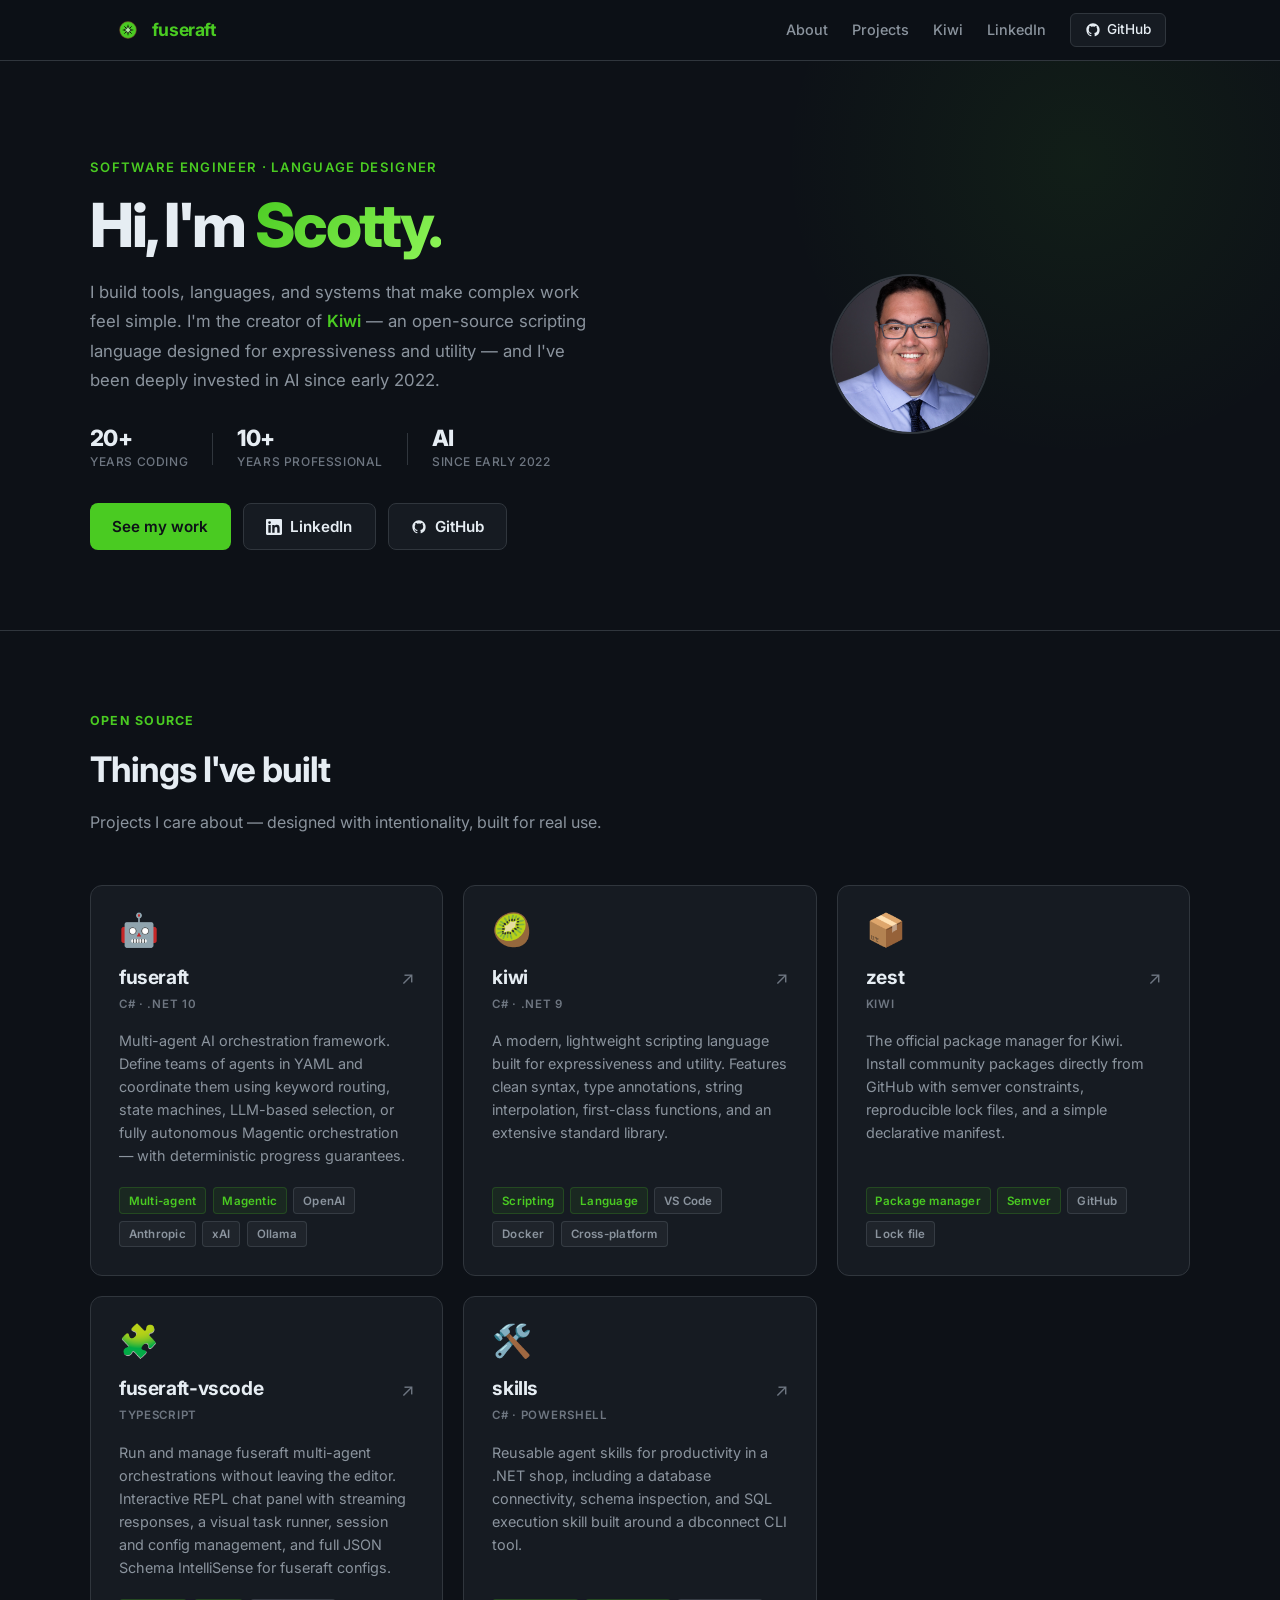
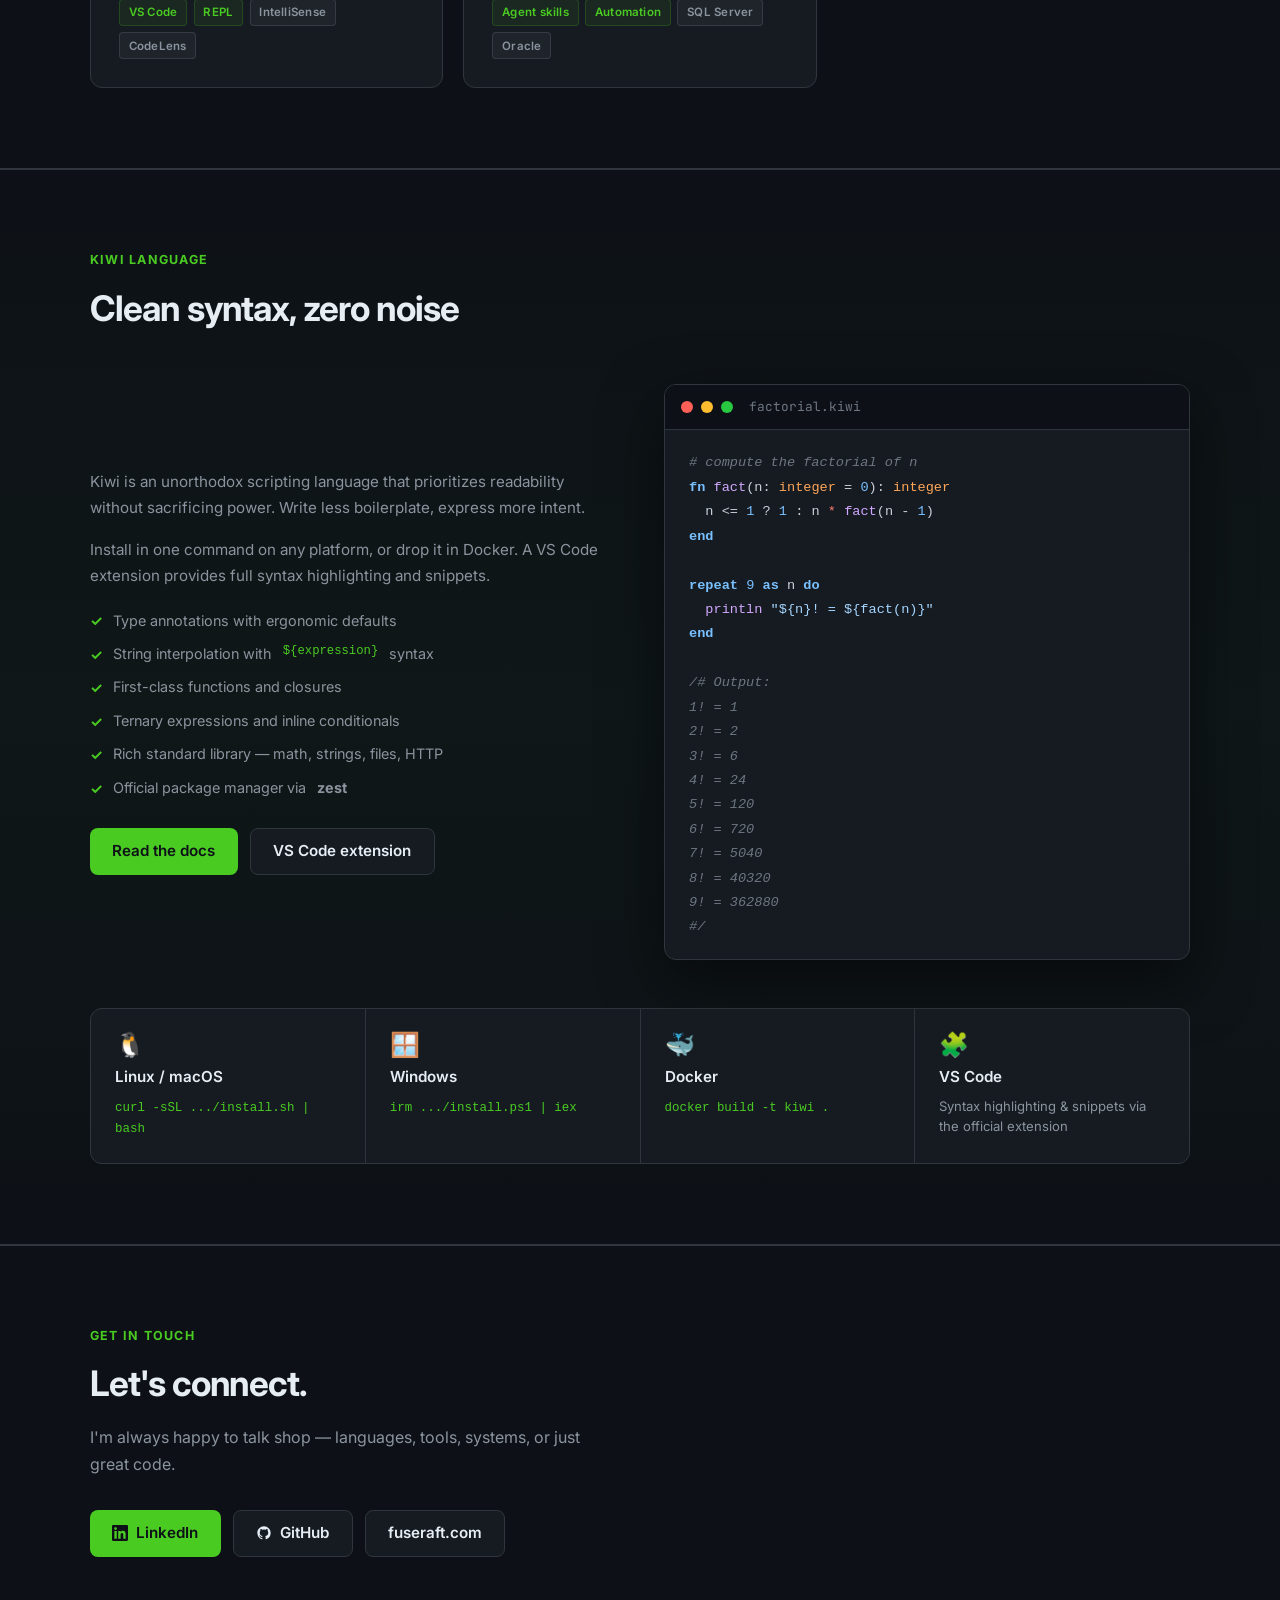
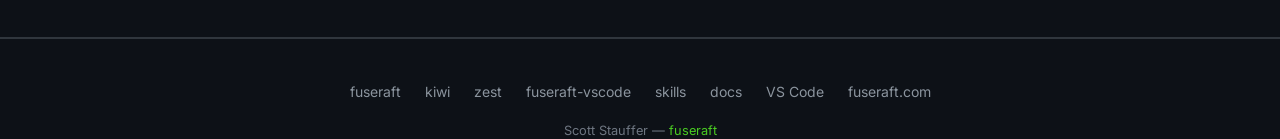
==== index.html @ e21ff55b "Add fuseraft-vscode and skills project cards - Both have shipped since the last site update; add car" ====
<!DOCTYPE html>
<html lang="en">

<!--

 .o88o.                                                    .o88o.     .
 888 `"                                                    888 `"   .o8
o888oo  oooo  oooo   .oooo.o  .ooooo.  oooo d8b  .oooo.   o888oo .o888oo
 888    `888  `888  d88(  "8 d88' `88b `888""8P `P  )88b   888     888
 888     888   888  `"Y88b.  888ooo888  888      .oP"888   888     888
 888     888   888  o.  )88b 888    .o  888     d8(  888   888     888 .
o888o    `V88V"V8P' 8""888P' `Y8bod8P' d888b    `Y888""8o o888o    "888"

-->

<head>
  <meta charset="UTF-8">
  <meta name="viewport" content="width=device-width, initial-scale=1.0">
  <meta name="description" content="Scott Stauffer — software engineer and language designer. Creator of Kiwi, Zest, and the fuseraft multi-agent AI framework.">
  <title>Scott Stauffer — fuseraft</title>
  <link rel="stylesheet" href="assets/css/style.css?v=20250421">
  <link rel="icon" href="favicon.svg" type="image/svg+xml">
</head>

<body>

  <!-- ─── Nav ─── -->
  <nav>
    <div class="nav-inner">
      <a class="nav-logo" href="/">
        <img src="favicon.svg" alt="fuseraft logo">
        <span>fuseraft</span>
      </a>
      <ul class="nav-links">
        <li><a href="#about">About</a></li>
        <li><a href="#projects">Projects</a></li>
        <li><a href="#kiwi">Kiwi</a></li>
        <li><a href="https://linkedin.com/in/scottcstauffer" target="_blank">LinkedIn</a></li>
        <li>
          <a class="nav-gh-btn" href="https://github.com/fuseraft" target="_blank">
            <svg width="16" height="16" viewBox="0 0 24 24" fill="currentColor" aria-hidden="true">
              <path d="M12 2C6.477 2 2 6.484 2 12.017c0 4.425 2.865 8.18 6.839 9.504.5.092.682-.217.682-.483 0-.237-.008-.868-.013-1.703-2.782.605-3.369-1.343-3.369-1.343-.454-1.158-1.11-1.466-1.11-1.466-.908-.62.069-.608.069-.608 1.003.07 1.531 1.032 1.531 1.032.892 1.53 2.341 1.088 2.91.832.092-.647.35-1.088.636-1.338-2.22-.253-4.555-1.113-4.555-4.951 0-1.093.39-1.988 1.029-2.688-.103-.253-.446-1.272.098-2.65 0 0 .84-.27 2.75 1.026A9.564 9.564 0 0 1 12 6.844a9.59 9.59 0 0 1 2.504.337c1.909-1.296 2.747-1.027 2.747-1.027.546 1.379.202 2.398.1 2.651.64.7 1.028 1.595 1.028 2.688 0 3.848-2.339 4.695-4.566 4.943.359.309.678.92.678 1.855 0 1.338-.012 2.419-.012 2.747 0 .268.18.58.688.482A10.02 10.02 0 0 0 22 12.017C22 6.484 17.522 2 12 2z"/>
            </svg>
            GitHub
          </a>
        </li>
      </ul>
    </div>
  </nav>

  <!-- ─── Hero / About ─── -->
  <header class="hero" id="about">
    <div class="container">
      <div class="hero-layout">
        <div class="hero-content">
          <div class="hero-eyebrow">software engineer &middot; language designer</div>
          <h1>Hi, I'm <span class="accent-text">Scotty.</span></h1>
          <p>
            I build tools, languages, and systems that make complex work feel simple.
            I'm the creator of <a class="inline-link" href="#kiwi">Kiwi</a> — an open-source
            scripting language designed for expressiveness and utility — and I've been
            deeply invested in AI since early&nbsp;2022.
          </p>
          <div class="hero-stats">
            <div class="stat">
              <span class="stat-value">20+</span>
              <span class="stat-label">years coding</span>
            </div>
            <div class="stat-divider"></div>
            <div class="stat">
              <span class="stat-value">10+</span>
              <span class="stat-label">years professional</span>
            </div>
            <div class="stat-divider"></div>
            <div class="stat">
              <span class="stat-value">AI</span>
              <span class="stat-label">since early 2022</span>
            </div>
          </div>
          <div class="hero-ctas">
            <a class="btn btn-primary" href="#projects">See my work</a>
            <a class="btn btn-secondary" href="https://linkedin.com/in/scottcstauffer" target="_blank">
              <svg width="16" height="16" viewBox="0 0 24 24" fill="currentColor">
                <path d="M20.447 20.452h-3.554v-5.569c0-1.328-.027-3.037-1.852-3.037-1.853 0-2.136 1.445-2.136 2.939v5.667H9.351V9h3.414v1.561h.046c.477-.9 1.637-1.85 3.37-1.85 3.601 0 4.267 2.37 4.267 5.455v6.286zM5.337 7.433a2.062 2.062 0 0 1-2.063-2.065 2.064 2.064 0 1 1 2.063 2.065zm1.782 13.019H3.555V9h3.564v11.452zM22.225 0H1.771C.792 0 0 .774 0 1.729v20.542C0 23.227.792 24 1.771 24h20.451C23.2 24 24 23.227 24 22.271V1.729C24 .774 23.2 0 22.222 0h.003z"/>
              </svg>
              LinkedIn
            </a>
            <a class="btn btn-secondary" href="https://github.com/fuseraft" target="_blank">
              <svg width="16" height="16" viewBox="0 0 24 24" fill="currentColor">
                <path d="M12 2C6.477 2 2 6.484 2 12.017c0 4.425 2.865 8.18 6.839 9.504.5.092.682-.217.682-.483 0-.237-.008-.868-.013-1.703-2.782.605-3.369-1.343-3.369-1.343-.454-1.158-1.11-1.466-1.11-1.466-.908-.62.069-.608.069-.608 1.003.07 1.531 1.032 1.531 1.032.892 1.53 2.341 1.088 2.91.832.092-.647.35-1.088.636-1.338-2.22-.253-4.555-1.113-4.555-4.951 0-1.093.39-1.988 1.029-2.688-.103-.253-.446-1.272.098-2.65 0 0 .84-.27 2.75 1.026A9.564 9.564 0 0 1 12 6.844a9.59 9.59 0 0 1 2.504.337c1.909-1.296 2.747-1.027 2.747-1.027.546 1.379.202 2.398.1 2.651.64.7 1.028 1.595 1.028 2.688 0 3.848-2.339 4.695-4.566 4.943.359.309.678.92.678 1.855 0 1.338-.012 2.419-.012 2.747 0 .268.18.58.688.482A10.02 10.02 0 0 0 22 12.017C22 6.484 17.522 2 12 2z"/>
              </svg>
              GitHub
            </a>
          </div>
        </div>
        <div class="hero-avatar">
          <div class="avatar-ring">
            <img src="assets/images/scs.png" alt="Scott Stauffer" class="avatar-img">
          </div>
        </div>
      </div>
    </div>
  </header>

  <hr class="divider">

  <!-- ─── Projects ─── -->
  <section id="projects">
    <div class="container">
      <div class="section-label">Open Source</div>
      <h2 class="section-title">Things I've built</h2>
      <p class="section-subtitle">Projects I care about — designed with intentionality, built for real use.</p>

      <div class="projects-grid">

        <!-- fuseraft-cli -->
        <a class="project-card" href="https://github.com/fuseraft/fuseraft-cli" target="_blank">
          <div class="card-icon">🤖</div>
          <div class="card-header">
            <div>
              <div class="card-title">fuseraft</div>
              <div class="card-lang">C# · .NET 10</div>
            </div>
            <div class="card-arrow">↗</div>
          </div>
          <p class="card-desc">
            Multi-agent AI orchestration framework. Define teams of agents in YAML and coordinate them using keyword routing, state machines, LLM-based selection, or fully autonomous Magentic orchestration — with deterministic progress guarantees.
          </p>
          <div class="card-tags">
            <span class="tag">Multi-agent</span>
            <span class="tag">Magentic</span>
            <span class="tag tag-neutral">OpenAI</span>
            <span class="tag tag-neutral">Anthropic</span>
            <span class="tag tag-neutral">xAI</span>
            <span class="tag tag-neutral">Ollama</span>
          </div>
        </a>

        <!-- kiwi -->
        <a class="project-card" href="https://github.com/fuseraft/kiwi" target="_blank">
          <div class="card-icon">🥝</div>
          <div class="card-header">
            <div>
              <div class="card-title">kiwi</div>
              <div class="card-lang">C# · .NET 9</div>
            </div>
            <div class="card-arrow">↗</div>
          </div>
          <p class="card-desc">
            A modern, lightweight scripting language built for expressiveness and utility. Features clean syntax, type annotations, string interpolation, first-class functions, and an extensive standard library.
          </p>
          <div class="card-tags">
            <span class="tag">Scripting</span>
            <span class="tag">Language</span>
            <span class="tag tag-neutral">VS Code</span>
            <span class="tag tag-neutral">Docker</span>
            <span class="tag tag-neutral">Cross-platform</span>
          </div>
        </a>

        <!-- zest -->
        <a class="project-card" href="https://github.com/fuseraft/zest" target="_blank">
          <div class="card-icon">📦</div>
          <div class="card-header">
            <div>
              <div class="card-title">zest</div>
              <div class="card-lang">Kiwi</div>
            </div>
            <div class="card-arrow">↗</div>
          </div>
          <p class="card-desc">
            The official package manager for Kiwi. Install community packages directly from GitHub with semver constraints, reproducible lock files, and a simple declarative manifest.
          </p>
          <div class="card-tags">
            <span class="tag">Package manager</span>
            <span class="tag">Semver</span>
            <span class="tag tag-neutral">GitHub</span>
            <span class="tag tag-neutral">Lock file</span>
          </div>
        </a>

        <!-- fuseraft-vscode -->
        <a class="project-card" href="https://github.com/fuseraft/fuseraft-vscode" target="_blank">
          <div class="card-icon">🧩</div>
          <div class="card-header">
            <div>
              <div class="card-title">fuseraft-vscode</div>
              <div class="card-lang">TypeScript</div>
            </div>
            <div class="card-arrow">↗</div>
          </div>
          <p class="card-desc">
            Run and manage fuseraft multi-agent orchestrations without leaving the editor. Interactive REPL chat panel with streaming responses, a visual task runner, session and config management, and full JSON Schema IntelliSense for fuseraft configs.
          </p>
          <div class="card-tags">
            <span class="tag">VS Code</span>
            <span class="tag">REPL</span>
            <span class="tag tag-neutral">IntelliSense</span>
            <span class="tag tag-neutral">CodeLens</span>
          </div>
        </a>

        <!-- skills -->
        <a class="project-card" href="https://github.com/fuseraft/skills" target="_blank">
          <div class="card-icon">🛠️</div>
          <div class="card-header">
            <div>
              <div class="card-title">skills</div>
              <div class="card-lang">C# · PowerShell</div>
            </div>
            <div class="card-arrow">↗</div>
          </div>
          <p class="card-desc">
            Reusable agent skills for productivity in a .NET shop, including a database connectivity, schema inspection, and SQL execution skill built around a dbconnect CLI tool.
          </p>
          <div class="card-tags">
            <span class="tag">Agent skills</span>
            <span class="tag">Automation</span>
            <span class="tag tag-neutral">SQL Server</span>
            <span class="tag tag-neutral">Oracle</span>
          </div>
        </a>

      </div>
    </div>
  </section>

  <hr class="divider">

  <!-- ─── Kiwi demo ─── -->
  <section id="kiwi" class="demo-section">
    <div class="container">
      <div class="section-label">Kiwi language</div>
      <h2 class="section-title">Clean syntax, zero noise</h2>

      <div class="demo-layout">
        <div class="demo-text">
          <p>Kiwi is an unorthodox scripting language that prioritizes readability without sacrificing power. Write less boilerplate, express more intent.</p>
          <p>Install in one command on any platform, or drop it in Docker. A VS Code extension provides full syntax highlighting and snippets.</p>
          <ul class="feature-list">
            <li>Type annotations with ergonomic defaults</li>
            <li>String interpolation with <code style="color: var(--accent); font-size: 0.85em;">${expression}</code> syntax</li>
            <li>First-class functions and closures</li>
            <li>Ternary expressions and inline conditionals</li>
            <li>Rich standard library — math, strings, files, HTTP</li>
            <li>Official package manager via <strong>zest</strong></li>
          </ul>

          <div style="display: flex; gap: 0.75rem; flex-wrap: wrap; margin-top: 1.75rem;">
            <a class="btn btn-primary" href="https://fuseraft.github.io/kiwi" target="_blank">Read the docs</a>
            <a class="btn btn-secondary" href="https://marketplace.visualstudio.com/items?itemName=fuseraft.kiwi-lang" target="_blank">VS Code extension</a>
          </div>
        </div>

        <div class="code-window">
          <div class="code-titlebar">
            <div class="dot dot-red"></div>
            <div class="dot dot-yellow"></div>
            <div class="dot dot-green"></div>
            <span class="code-filename">factorial.kiwi</span>
          </div>
          <pre><code><span class="cm"># compute the factorial of n</span>
<span class="kw">fn</span> <span class="fn">fact</span>(<span class="va">n</span>: <span class="ty">integer</span> = <span class="nu">0</span>): <span class="ty">integer</span>
  <span class="va">n</span> &lt;= <span class="nu">1</span> ? <span class="nu">1</span> : <span class="va">n</span> <span class="op">*</span> <span class="fn">fact</span>(<span class="va">n</span> - <span class="nu">1</span>)
<span class="kw">end</span>

<span class="kw">repeat</span> <span class="nu">9</span> <span class="kw">as</span> <span class="va">n</span> <span class="kw">do</span>
  <span class="fn">println</span> <span class="st">"${n}! = ${fact(n)}"</span>
<span class="kw">end</span>

<span class="cm">/# Output:
1! = 1
2! = 2
3! = 6
4! = 24
5! = 120
6! = 720
7! = 5040
8! = 40320
9! = 362880
#/</span></code></pre>
        </div>
      </div>

      <!-- Install strip -->
      <div class="features-strip">
        <div class="feature-item">
          <div class="feature-icon">🐧</div>
          <div class="feature-title">Linux / macOS</div>
          <div class="feature-desc"><code style="font-size:0.78rem;color:var(--accent)">curl -sSL .../install.sh | bash</code></div>
        </div>
        <div class="feature-item">
          <div class="feature-icon">🪟</div>
          <div class="feature-title">Windows</div>
          <div class="feature-desc"><code style="font-size:0.78rem;color:var(--accent)">irm .../install.ps1 | iex</code></div>
        </div>
        <div class="feature-item">
          <div class="feature-icon">🐳</div>
          <div class="feature-title">Docker</div>
          <div class="feature-desc"><code style="font-size:0.78rem;color:var(--accent)">docker build -t kiwi .</code></div>
        </div>
        <div class="feature-item">
          <div class="feature-icon">🧩</div>
          <div class="feature-title">VS Code</div>
          <div class="feature-desc">Syntax highlighting &amp; snippets via the official extension</div>
        </div>
      </div>
    </div>
  </section>

  <hr class="divider">

  <!-- ─── Connect ─── -->
  <section id="connect">
    <div class="container">
      <div class="connect-banner">
        <div class="section-label">Get in touch</div>
        <h2 class="section-title">Let's connect.</h2>
        <p class="section-subtitle">I'm always happy to talk shop — languages, tools, systems, or just great code.</p>
        <div class="hero-ctas" style="margin-top: 2rem;">
          <a class="btn btn-primary" href="https://linkedin.com/in/scottcstauffer" target="_blank">
            <svg width="16" height="16" viewBox="0 0 24 24" fill="currentColor">
              <path d="M20.447 20.452h-3.554v-5.569c0-1.328-.027-3.037-1.852-3.037-1.853 0-2.136 1.445-2.136 2.939v5.667H9.351V9h3.414v1.561h.046c.477-.9 1.637-1.85 3.37-1.85 3.601 0 4.267 2.37 4.267 5.455v6.286zM5.337 7.433a2.062 2.062 0 0 1-2.063-2.065 2.064 2.064 0 1 1 2.063 2.065zm1.782 13.019H3.555V9h3.564v11.452zM22.225 0H1.771C.792 0 0 .774 0 1.729v20.542C0 23.227.792 24 1.771 24h20.451C23.2 24 24 23.227 24 22.271V1.729C24 .774 23.2 0 22.222 0h.003z"/>
            </svg>
            LinkedIn
          </a>
          <a class="btn btn-secondary" href="https://github.com/fuseraft" target="_blank">
            <svg width="16" height="16" viewBox="0 0 24 24" fill="currentColor">
              <path d="M12 2C6.477 2 2 6.484 2 12.017c0 4.425 2.865 8.18 6.839 9.504.5.092.682-.217.682-.483 0-.237-.008-.868-.013-1.703-2.782.605-3.369-1.343-3.369-1.343-.454-1.158-1.11-1.466-1.11-1.466-.908-.62.069-.608.069-.608 1.003.07 1.531 1.032 1.531 1.032.892 1.53 2.341 1.088 2.91.832.092-.647.35-1.088.636-1.338-2.22-.253-4.555-1.113-4.555-4.951 0-1.093.39-1.988 1.029-2.688-.103-.253-.446-1.272.098-2.65 0 0 .84-.27 2.75 1.026A9.564 9.564 0 0 1 12 6.844a9.59 9.59 0 0 1 2.504.337c1.909-1.296 2.747-1.027 2.747-1.027.546 1.379.202 2.398.1 2.651.64.7 1.028 1.595 1.028 2.688 0 3.848-2.339 4.695-4.566 4.943.359.309.678.92.678 1.855 0 1.338-.012 2.419-.012 2.747 0 .268.18.58.688.482A10.02 10.02 0 0 0 22 12.017C22 6.484 17.522 2 12 2z"/>
            </svg>
            GitHub
          </a>
          <a class="btn btn-secondary" href="https://fuseraft.com/" target="_blank">fuseraft.com</a>
        </div>
      </div>
    </div>
  </section>

  <hr class="divider">

  <!-- ─── Footer ─── -->
  <footer>
    <div class="footer-inner">
      <ul class="footer-links">
        <li><a href="https://github.com/fuseraft/fuseraft-cli" target="_blank">fuseraft</a></li>
        <li><a href="https://github.com/fuseraft/kiwi" target="_blank">kiwi</a></li>
        <li><a href="https://github.com/fuseraft/zest" target="_blank">zest</a></li>
        <li><a href="https://github.com/fuseraft/fuseraft-vscode" target="_blank">fuseraft-vscode</a></li>
        <li><a href="https://github.com/fuseraft/skills" target="_blank">skills</a></li>
        <li><a href="https://fuseraft.github.io/kiwi" target="_blank">docs</a></li>
        <li><a href="https://marketplace.visualstudio.com/items?itemName=fuseraft.kiwi-lang" target="_blank">VS Code</a></li>
        <li><a href="https://fuseraft.com/" target="_blank">fuseraft.com</a></li>
      </ul>
      <p class="footer-copy">
        Scott Stauffer &mdash; <a href="https://fuseraft.com/" target="_blank">fuseraft</a>
      </p>
    </div>
  </footer>

</body>
</html>
---- assets/css/style.css ----
@import url('https://fonts.googleapis.com/css2?family=Inter:wght@300;400;500;600;700;800&family=JetBrains+Mono:wght@400;500&display=swap');

*, *::before, *::after {
  box-sizing: border-box;
  margin: 0;
  padding: 0;
}

:root {
  --accent: #4ACB22;
  --accent-dim: #3aab18;
  --accent-glow: rgba(74, 203, 34, 0.15);
  --bg: #0d1117;
  --bg-card: #161b22;
  --bg-card-hover: #1c2333;
  --border: #30363d;
  --text: #e6edf3;
  --text-muted: #8b949e;
  --text-dim: #6e7681;
  --code-bg: #161b22;
}

html {
  scroll-behavior: smooth;
}

body {
  font-family: 'Inter', -apple-system, BlinkMacSystemFont, sans-serif;
  background-color: var(--bg);
  color: var(--text);
  line-height: 1.6;
  font-size: 16px;
}

/* ─── Nav ─── */
nav {
  position: sticky;
  top: 0;
  z-index: 100;
  background: rgba(13, 17, 23, 0.85);
  backdrop-filter: blur(12px);
  -webkit-backdrop-filter: blur(12px);
  border-bottom: 1px solid var(--border);
}

.nav-inner {
  max-width: 1100px;
  margin: 0 auto;
  padding: 0 1.5rem;
  height: 60px;
  display: flex;
  align-items: center;
  justify-content: space-between;
}

.nav-logo {
  display: flex;
  align-items: center;
  gap: 0.6rem;
  text-decoration: none;
  font-weight: 700;
  font-size: 1.1rem;
  color: var(--text);
  letter-spacing: -0.02em;
}

.nav-logo img {
  width: 28px;
  height: 28px;
}

.nav-logo span {
  color: var(--accent);
}

.nav-links {
  display: flex;
  align-items: center;
  gap: 1.5rem;
  list-style: none;
}

.nav-links a {
  text-decoration: none;
  color: var(--text-muted);
  font-size: 0.9rem;
  font-weight: 500;
  transition: color 0.2s;
}

.nav-links a:hover {
  color: var(--accent);
}

.nav-gh-btn {
  display: flex;
  align-items: center;
  gap: 0.4rem;
  background: var(--bg-card);
  border: 1px solid var(--border);
  color: var(--text) !important;
  padding: 0.35rem 0.85rem;
  border-radius: 6px;
  font-size: 0.85rem !important;
  transition: border-color 0.2s, background 0.2s !important;
}

.nav-gh-btn:hover {
  border-color: var(--accent) !important;
  background: var(--bg-card-hover) !important;
  color: var(--text) !important;
}

/* ─── Hero ─── */
.hero {
  padding: 6rem 1.5rem 5rem;
  position: relative;
  overflow: hidden;
}

.hero::before {
  content: '';
  position: absolute;
  top: -200px;
  right: -100px;
  width: 600px;
  height: 600px;
  background: radial-gradient(circle, rgba(74, 203, 34, 0.07) 0%, transparent 70%);
  pointer-events: none;
}

.hero-layout {
  display: grid;
  grid-template-columns: 1fr auto;
  gap: 4rem;
  align-items: center;
  max-width: 900px;
}

.hero-eyebrow {
  font-size: 0.82rem;
  font-weight: 600;
  text-transform: uppercase;
  letter-spacing: 0.1em;
  color: var(--accent);
  margin-bottom: 1rem;
}

.hero-content h1 {
  font-size: clamp(2.4rem, 5vw, 3.8rem);
  font-weight: 800;
  letter-spacing: -0.04em;
  line-height: 1.05;
  margin-bottom: 1.25rem;
  color: var(--text);
}

.accent-text {
  background: linear-gradient(135deg, var(--accent) 0%, #8ef558 100%);
  -webkit-background-clip: text;
  -webkit-text-fill-color: transparent;
  background-clip: text;
}

.hero-content p {
  font-size: 1.05rem;
  color: var(--text-muted);
  max-width: 500px;
  font-weight: 400;
  line-height: 1.75;
  margin-bottom: 2rem;
}

.inline-link {
  color: var(--accent);
  text-decoration: none;
  font-weight: 600;
}

.inline-link:hover {
  text-decoration: underline;
}

.hero-stats {
  display: flex;
  align-items: center;
  gap: 1.5rem;
  margin-bottom: 2rem;
  flex-wrap: wrap;
}

.stat {
  display: flex;
  flex-direction: column;
  gap: 0.15rem;
}

.stat-value {
  font-size: 1.4rem;
  font-weight: 800;
  letter-spacing: -0.03em;
  color: var(--text);
  line-height: 1;
}

.stat-label {
  font-size: 0.75rem;
  color: var(--text-dim);
  font-weight: 500;
  text-transform: uppercase;
  letter-spacing: 0.05em;
}

.stat-divider {
  width: 1px;
  height: 2rem;
  background: var(--border);
}

.hero-avatar {
  display: flex;
  align-items: center;
  justify-content: center;
}

.avatar-ring {
  width: 160px;
  height: 160px;
  border-radius: 50%;
  border: 2px solid var(--border);
  background: var(--bg-card);
  display: flex;
  align-items: center;
  justify-content: center;
  position: relative;
  overflow: hidden;
  transition: border-color 0.3s, box-shadow 0.3s;
}

.avatar-ring:hover {
  border-color: var(--accent);
  box-shadow: 0 0 40px rgba(74, 203, 34, 0.2);
}

.avatar-img {
  width: 100%;
  height: 100%;
  object-fit: cover;
  border-radius: 50%;
}

.hero-ctas {
  display: flex;
  gap: 0.75rem;
  flex-wrap: wrap;
}

@media (max-width: 640px) {
  .hero-layout {
    grid-template-columns: 1fr;
  }
  .hero-avatar {
    display: none;
  }
}

.btn {
  display: inline-flex;
  align-items: center;
  gap: 0.5rem;
  padding: 0.65rem 1.4rem;
  border-radius: 8px;
  font-size: 0.95rem;
  font-weight: 600;
  text-decoration: none;
  transition: all 0.2s;
  cursor: pointer;
  border: none;
}

.btn-primary {
  background: var(--accent);
  color: #0d1117;
}

.btn-primary:hover {
  background: #5de82a;
  transform: translateY(-1px);
  box-shadow: 0 4px 20px rgba(74, 203, 34, 0.35);
}

.btn-secondary {
  background: var(--bg-card);
  color: var(--text);
  border: 1px solid var(--border);
}

.btn-secondary:hover {
  border-color: var(--accent);
  background: var(--bg-card-hover);
  transform: translateY(-1px);
}

/* ─── Section layout ─── */
section {
  padding: 5rem 1.5rem;
}

.container {
  max-width: 1100px;
  margin: 0 auto;
}

.section-label {
  font-size: 0.78rem;
  font-weight: 700;
  text-transform: uppercase;
  letter-spacing: 0.1em;
  color: var(--accent);
  margin-bottom: 0.6rem;
}

.section-title {
  font-size: clamp(1.6rem, 3vw, 2.2rem);
  font-weight: 700;
  letter-spacing: -0.03em;
  color: var(--text);
  margin-bottom: 0.75rem;
}

.section-subtitle {
  color: var(--text-muted);
  font-size: 1rem;
  max-width: 520px;
  line-height: 1.7;
}

/* ─── Project cards ─── */
.projects-grid {
  display: grid;
  grid-template-columns: repeat(auto-fit, minmax(300px, 1fr));
  gap: 1.25rem;
  margin-top: 3rem;
}

.project-card {
  background: var(--bg-card);
  border: 1px solid var(--border);
  border-radius: 12px;
  padding: 1.75rem;
  text-decoration: none;
  color: var(--text);
  display: flex;
  flex-direction: column;
  gap: 1rem;
  transition: border-color 0.2s, background 0.2s, transform 0.2s, box-shadow 0.2s;
  position: relative;
  overflow: hidden;
}

.project-card::before {
  content: '';
  position: absolute;
  top: 0;
  left: 0;
  right: 0;
  height: 2px;
  background: linear-gradient(90deg, var(--accent), transparent);
  opacity: 0;
  transition: opacity 0.3s;
}

.project-card:hover {
  border-color: rgba(74, 203, 34, 0.4);
  background: var(--bg-card-hover);
  transform: translateY(-3px);
  box-shadow: 0 12px 40px rgba(0, 0, 0, 0.4), 0 0 0 1px rgba(74, 203, 34, 0.15);
}

.project-card:hover::before {
  opacity: 1;
}

.card-icon {
  font-size: 2rem;
  line-height: 1;
}

.card-header {
  display: flex;
  align-items: flex-start;
  justify-content: space-between;
  gap: 1rem;
}

.card-title {
  font-size: 1.2rem;
  font-weight: 700;
  letter-spacing: -0.02em;
  color: var(--text);
  margin-bottom: 0.15rem;
}

.card-lang {
  font-size: 0.72rem;
  font-weight: 600;
  color: var(--text-dim);
  text-transform: uppercase;
  letter-spacing: 0.06em;
}

.card-arrow {
  color: var(--text-dim);
  font-size: 1.1rem;
  transition: color 0.2s, transform 0.2s;
  flex-shrink: 0;
  margin-top: 0.15rem;
}

.project-card:hover .card-arrow {
  color: var(--accent);
  transform: translate(2px, -2px);
}

.card-desc {
  color: var(--text-muted);
  font-size: 0.9rem;
  line-height: 1.6;
  flex: 1;
}

.card-tags {
  display: flex;
  flex-wrap: wrap;
  gap: 0.4rem;
  margin-top: 0.25rem;
}

.tag {
  background: rgba(74, 203, 34, 0.08);
  border: 1px solid rgba(74, 203, 34, 0.2);
  color: var(--accent);
  font-size: 0.72rem;
  font-weight: 600;
  padding: 0.2rem 0.55rem;
  border-radius: 4px;
  letter-spacing: 0.02em;
}

.tag-neutral {
  background: rgba(139, 148, 158, 0.08);
  border-color: rgba(139, 148, 158, 0.2);
  color: var(--text-muted);
}

/* ─── Code demo ─── */
.demo-section {
  background: linear-gradient(180deg, transparent, rgba(74, 203, 34, 0.03) 50%, transparent);
  border-top: 1px solid var(--border);
  border-bottom: 1px solid var(--border);
}

.demo-layout {
  display: grid;
  grid-template-columns: 1fr 1fr;
  gap: 3rem;
  align-items: center;
  margin-top: 3rem;
}

@media (max-width: 768px) {
  .demo-layout {
    grid-template-columns: 1fr;
    gap: 2rem;
  }
}

.demo-text p {
  color: var(--text-muted);
  line-height: 1.7;
  margin-bottom: 1rem;
  font-size: 0.95rem;
}

.demo-text .feature-list {
  list-style: none;
  display: flex;
  flex-direction: column;
  gap: 0.6rem;
  margin-top: 1.25rem;
}

.demo-text .feature-list li {
  display: flex;
  align-items: flex-start;
  gap: 0.65rem;
  font-size: 0.9rem;
  color: var(--text-muted);
}

.feature-list li::before {
  content: '✓';
  color: var(--accent);
  font-weight: 700;
  flex-shrink: 0;
  margin-top: 0.05rem;
}

.code-window {
  background: var(--code-bg);
  border: 1px solid var(--border);
  border-radius: 12px;
  overflow: hidden;
  box-shadow: 0 20px 60px rgba(0, 0, 0, 0.5);
}

.code-titlebar {
  display: flex;
  align-items: center;
  gap: 0.5rem;
  padding: 0.75rem 1rem;
  background: #0d1117;
  border-bottom: 1px solid var(--border);
}

.dot {
  width: 12px;
  height: 12px;
  border-radius: 50%;
}

.dot-red   { background: #ff5f57; }
.dot-yellow { background: #febc2e; }
.dot-green  { background: #28c840; }

.code-filename {
  margin-left: 0.5rem;
  font-size: 0.8rem;
  color: var(--text-dim);
  font-family: 'JetBrains Mono', monospace;
}

.code-window pre {
  padding: 1.25rem 1.5rem;
  overflow-x: auto;
  font-family: 'JetBrains Mono', 'Courier New', monospace;
  font-size: 0.85rem;
  line-height: 1.65;
  color: #c9d1d9;
}

/* Kiwi syntax colors */
.kw  { color: #79c0ff; font-weight: 600; }   /* keywords */
.fn  { color: #d2a8ff; }                       /* function names */
.ty  { color: #ffa657; }                       /* types */
.va  { color: #c9d1d9; }                       /* variables */
.nu  { color: #79c0ff; }                       /* numbers */
.st  { color: #a5d6ff; }                       /* strings */
.cm  { color: #6e7681; font-style: italic; }   /* comments */
.op  { color: #ff7b72; }                       /* operators */

/* ─── Features strip ─── */
.features-strip {
  display: grid;
  grid-template-columns: repeat(auto-fit, minmax(200px, 1fr));
  gap: 1px;
  background: var(--border);
  border: 1px solid var(--border);
  border-radius: 12px;
  overflow: hidden;
  margin-top: 3rem;
}

.feature-item {
  background: var(--bg-card);
  padding: 1.5rem;
  display: flex;
  flex-direction: column;
  gap: 0.5rem;
  transition: background 0.2s;
}

.feature-item:hover {
  background: var(--bg-card-hover);
}

.feature-icon {
  font-size: 1.5rem;
  line-height: 1;
}

.feature-title {
  font-size: 0.95rem;
  font-weight: 600;
  color: var(--text);
}

.feature-desc {
  font-size: 0.82rem;
  color: var(--text-muted);
  line-height: 1.5;
}

/* ─── Connect banner ─── */
.connect-banner {
  max-width: 560px;
}

/* ─── Footer ─── */
footer {
  border-top: 1px solid var(--border);
  padding: 2.5rem 1.5rem;
  text-align: center;
}

.footer-inner {
  max-width: 1100px;
  margin: 0 auto;
  display: flex;
  flex-direction: column;
  align-items: center;
  gap: 1rem;
}

.footer-links {
  display: flex;
  gap: 1.5rem;
  list-style: none;
  flex-wrap: wrap;
  justify-content: center;
}

.footer-links a {
  text-decoration: none;
  color: var(--text-muted);
  font-size: 0.875rem;
  transition: color 0.2s;
}

.footer-links a:hover {
  color: var(--accent);
}

.footer-copy {
  color: var(--text-dim);
  font-size: 0.8rem;
}

.footer-copy a {
  color: var(--accent);
  text-decoration: none;
}

/* ─── Divider ─── */
.divider {
  border: none;
  border-top: 1px solid var(--border);
  margin: 0;
}

/* ─── Responsive ─── */
@media (max-width: 640px) {
  .nav-links li:not(:last-child) {
    display: none;
  }

  .hero {
    padding: 4rem 1rem 3.5rem;
  }

  section {
    padding: 3.5rem 1rem;
  }

  .projects-grid {
    grid-template-columns: 1fr;
  }
}
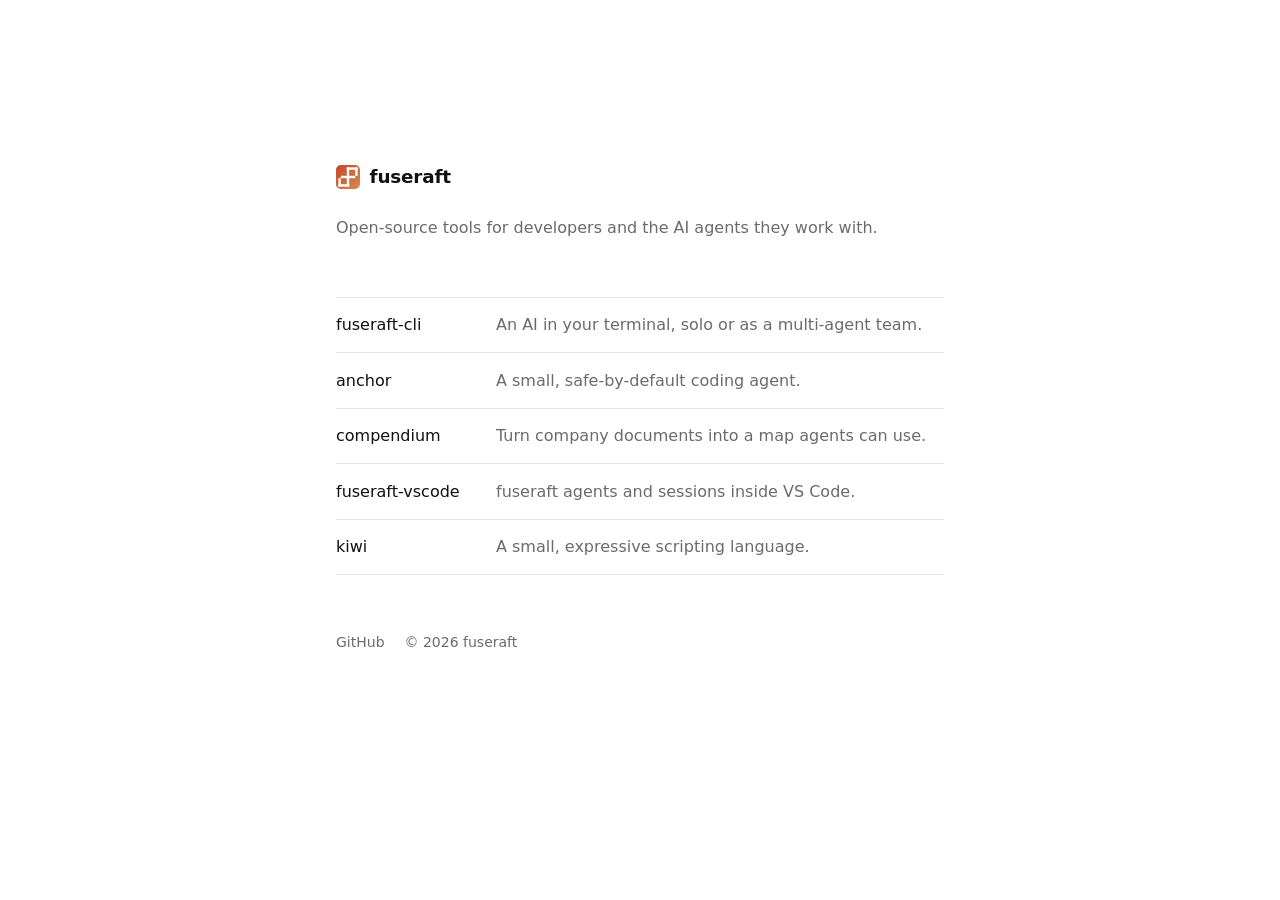
==== commit 74eb661e: "Replace the portfolio with a minimal fuseraft org page" ====
--- a/index.html
+++ b/index.html
@@ -1,361 +1,71 @@
 <!DOCTYPE html>
 <html lang="en">
-
-<!--
-
- .o88o.                                                    .o88o.     .
- 888 `"                                                    888 `"   .o8
-o888oo  oooo  oooo   .oooo.o  .ooooo.  oooo d8b  .oooo.   o888oo .o888oo
- 888    `888  `888  d88(  "8 d88' `88b `888""8P `P  )88b   888     888
- 888     888   888  `"Y88b.  888ooo888  888      .oP"888   888     888
- 888     888   888  o.  )88b 888    .o  888     d8(  888   888     888 .
-o888o    `V88V"V8P' 8""888P' `Y8bod8P' d888b    `Y888""8o o888o    "888"
-
--->
-
 <head>
   <meta charset="UTF-8">
   <meta name="viewport" content="width=device-width, initial-scale=1.0">
-  <meta name="description" content="Scott Stauffer — software engineer and language designer. Creator of Kiwi, Zest, and the fuseraft multi-agent AI framework.">
-  <title>Scott Stauffer — fuseraft</title>
-  <link rel="stylesheet" href="assets/css/style.css?v=20250421">
-  <link rel="icon" href="favicon.svg" type="image/svg+xml">
+  <title>fuseraft</title>
+  <meta name="description" content="fuseraft builds open-source tools for developers and the AI agents they work with.">
+  <link rel="icon" href="/favicon.svg" type="image/svg+xml">
+  <style>
+    :root {
+      --bg: #fff;
+      --fg: #111;
+      --muted: #6b6b6b;
+      --rule: #e6e6e6;
+      --accent: #c4452e;
+    }
+    @media (prefers-color-scheme: dark) {
+      :root { --bg: #0e0e0e; --fg: #ededed; --muted: #8f8f8f; --rule: #222; --accent: #e0714f; }
+    }
+    * { box-sizing: border-box; }
+    html { -webkit-text-size-adjust: 100%; }
+    body {
+      margin: 0;
+      background: var(--bg);
+      color: var(--fg);
+      font: 16px/1.6 ui-sans-serif, system-ui, -apple-system, "Segoe UI", Roboto, sans-serif;
+    }
+    main { max-width: 40rem; margin: 0 auto; padding: 18vh 1rem 4rem; }
+    a { color: inherit; text-decoration: none; }
+    header { display: flex; align-items: center; gap: .6rem; }
+    header img { width: 1.5rem; height: 1.5rem; border-radius: .3rem; }
+    h1 { margin: 0; font-size: 1.15rem; font-weight: 600; letter-spacing: -.01em; }
+    .lede { margin: 1.5rem 0 3.5rem; color: var(--muted); }
+    ul { list-style: none; margin: 0; padding: 0; border-top: 1px solid var(--rule); }
+    li { border-bottom: 1px solid var(--rule); }
+    li a { display: flex; gap: 1rem; padding: .9rem 0; }
+    li a:hover .name, li a:focus-visible .name { color: var(--accent); }
+    .name { flex: 0 0 9rem; font-weight: 500; transition: color .15s; }
+    .desc { color: var(--muted); }
+    footer { margin-top: 3.5rem; font-size: .875rem; color: var(--muted); display: flex; gap: 1.25rem; }
+    footer a:hover { color: var(--fg); }
+    @media (max-width: 30rem) {
+      li a { flex-direction: column; gap: 0; }
+      .name { flex-basis: auto; }
+    }
+  </style>
 </head>
+<body>
+  <main>
+    <header>
+      <img src="/favicon.svg" alt="">
+      <h1>fuseraft</h1>
+    </header>
 
-<body>
+    <p class="lede">Open-source tools for developers and the AI agents they work with.</p>
 
-  <!-- ─── Nav ─── -->
-  <nav>
-    <div class="nav-inner">
-      <a class="nav-logo" href="/">
-        <img src="favicon.svg" alt="fuseraft logo">
-        <span>fuseraft</span>
-      </a>
-      <ul class="nav-links">
-        <li><a href="#about">About</a></li>
-        <li><a href="#projects">Projects</a></li>
-        <li><a href="#kiwi">Kiwi</a></li>
-        <li><a href="https://linkedin.com/in/scottcstauffer" target="_blank">LinkedIn</a></li>
-        <li>
-          <a class="nav-gh-btn" href="https://github.com/fuseraft" target="_blank">
-            <svg width="16" height="16" viewBox="0 0 24 24" fill="currentColor" aria-hidden="true">
-              <path d="M12 2C6.477 2 2 6.484 2 12.017c0 4.425 2.865 8.18 6.839 9.504.5.092.682-.217.682-.483 0-.237-.008-.868-.013-1.703-2.782.605-3.369-1.343-3.369-1.343-.454-1.158-1.11-1.466-1.11-1.466-.908-.62.069-.608.069-.608 1.003.07 1.531 1.032 1.531 1.032.892 1.53 2.341 1.088 2.91.832.092-.647.35-1.088.636-1.338-2.22-.253-4.555-1.113-4.555-4.951 0-1.093.39-1.988 1.029-2.688-.103-.253-.446-1.272.098-2.65 0 0 .84-.27 2.75 1.026A9.564 9.564 0 0 1 12 6.844a9.59 9.59 0 0 1 2.504.337c1.909-1.296 2.747-1.027 2.747-1.027.546 1.379.202 2.398.1 2.651.64.7 1.028 1.595 1.028 2.688 0 3.848-2.339 4.695-4.566 4.943.359.309.678.92.678 1.855 0 1.338-.012 2.419-.012 2.747 0 .268.18.58.688.482A10.02 10.02 0 0 0 22 12.017C22 6.484 17.522 2 12 2z"/>
-            </svg>
-            GitHub
-          </a>
-        </li>
-      </ul>
-    </div>
-  </nav>
+    <ul>
+      <li><a href="/fuseraft-cli/"><span class="name">fuseraft-cli</span><span class="desc">An AI in your terminal, solo or as a multi-agent team.</span></a></li>
+      <li><a href="/anchor/"><span class="name">anchor</span><span class="desc">A small, safe-by-default coding agent.</span></a></li>
+      <li><a href="/compendium/"><span class="name">compendium</span><span class="desc">Turn company documents into a map agents can use.</span></a></li>
+      <li><a href="https://github.com/fuseraft/fuseraft-vscode"><span class="name">fuseraft-vscode</span><span class="desc">fuseraft agents and sessions inside VS Code.</span></a></li>
+      <li><a href="/kiwi/"><span class="name">kiwi</span><span class="desc">A small, expressive scripting language.</span></a></li>
+    </ul>
 
-  <!-- ─── Hero / About ─── -->
-  <header class="hero" id="about">
-    <div class="container">
-      <div class="hero-layout">
-        <div class="hero-content">
-          <div class="hero-eyebrow">software engineer &middot; language designer</div>
-          <h1>Hi, I'm <span class="accent-text">Scotty.</span></h1>
-          <p>
-            I build tools, languages, and systems that make complex work feel simple.
-            I'm the creator of <a class="inline-link" href="#kiwi">Kiwi</a> — an open-source
-            scripting language designed for expressiveness and utility — and I've been
-            deeply invested in AI since early&nbsp;2022.
-          </p>
-          <div class="hero-stats">
-            <div class="stat">
-              <span class="stat-value">20+</span>
-              <span class="stat-label">years coding</span>
-            </div>
-            <div class="stat-divider"></div>
-            <div class="stat">
-              <span class="stat-value">10+</span>
-              <span class="stat-label">years professional</span>
-            </div>
-            <div class="stat-divider"></div>
-            <div class="stat">
-              <span class="stat-value">AI</span>
-              <span class="stat-label">since early 2022</span>
-            </div>
-          </div>
-          <div class="hero-ctas">
-            <a class="btn btn-primary" href="#projects">See my work</a>
-            <a class="btn btn-secondary" href="https://linkedin.com/in/scottcstauffer" target="_blank">
-              <svg width="16" height="16" viewBox="0 0 24 24" fill="currentColor">
-                <path d="M20.447 20.452h-3.554v-5.569c0-1.328-.027-3.037-1.852-3.037-1.853 0-2.136 1.445-2.136 2.939v5.667H9.351V9h3.414v1.561h.046c.477-.9 1.637-1.85 3.37-1.85 3.601 0 4.267 2.37 4.267 5.455v6.286zM5.337 7.433a2.062 2.062 0 0 1-2.063-2.065 2.064 2.064 0 1 1 2.063 2.065zm1.782 13.019H3.555V9h3.564v11.452zM22.225 0H1.771C.792 0 0 .774 0 1.729v20.542C0 23.227.792 24 1.771 24h20.451C23.2 24 24 23.227 24 22.271V1.729C24 .774 23.2 0 22.222 0h.003z"/>
-              </svg>
-              LinkedIn
-            </a>
-            <a class="btn btn-secondary" href="https://github.com/fuseraft" target="_blank">
-              <svg width="16" height="16" viewBox="0 0 24 24" fill="currentColor">
-                <path d="M12 2C6.477 2 2 6.484 2 12.017c0 4.425 2.865 8.18 6.839 9.504.5.092.682-.217.682-.483 0-.237-.008-.868-.013-1.703-2.782.605-3.369-1.343-3.369-1.343-.454-1.158-1.11-1.466-1.11-1.466-.908-.62.069-.608.069-.608 1.003.07 1.531 1.032 1.531 1.032.892 1.53 2.341 1.088 2.91.832.092-.647.35-1.088.636-1.338-2.22-.253-4.555-1.113-4.555-4.951 0-1.093.39-1.988 1.029-2.688-.103-.253-.446-1.272.098-2.65 0 0 .84-.27 2.75 1.026A9.564 9.564 0 0 1 12 6.844a9.59 9.59 0 0 1 2.504.337c1.909-1.296 2.747-1.027 2.747-1.027.546 1.379.202 2.398.1 2.651.64.7 1.028 1.595 1.028 2.688 0 3.848-2.339 4.695-4.566 4.943.359.309.678.92.678 1.855 0 1.338-.012 2.419-.012 2.747 0 .268.18.58.688.482A10.02 10.02 0 0 0 22 12.017C22 6.484 17.522 2 12 2z"/>
-              </svg>
-              GitHub
-            </a>
-          </div>
-        </div>
-        <div class="hero-avatar">
-          <div class="avatar-ring">
-            <img src="assets/images/scs.png" alt="Scott Stauffer" class="avatar-img">
-          </div>
-        </div>
-      </div>
-    </div>
-  </header>
-
-  <hr class="divider">
-
-  <!-- ─── Projects ─── -->
-  <section id="projects">
-    <div class="container">
-      <div class="section-label">Open Source</div>
-      <h2 class="section-title">Things I've built</h2>
-      <p class="section-subtitle">Projects I care about — designed with intentionality, built for real use.</p>
-
-      <div class="projects-grid">
-
-        <!-- fuseraft-cli -->
-        <a class="project-card" href="https://github.com/fuseraft/fuseraft-cli" target="_blank">
-          <div class="card-icon">🤖</div>
-          <div class="card-header">
-            <div>
-              <div class="card-title">fuseraft</div>
-              <div class="card-lang">C# · .NET 10</div>
-            </div>
-            <div class="card-arrow">↗</div>
-          </div>
-          <p class="card-desc">
-            Multi-agent AI orchestration framework. Define teams of agents in YAML and coordinate them using keyword routing, state machines, LLM-based selection, or fully autonomous Magentic orchestration — with deterministic progress guarantees.
-          </p>
-          <div class="card-tags">
-            <span class="tag">Multi-agent</span>
-            <span class="tag">Magentic</span>
-            <span class="tag tag-neutral">OpenAI</span>
-            <span class="tag tag-neutral">Anthropic</span>
-            <span class="tag tag-neutral">xAI</span>
-            <span class="tag tag-neutral">Ollama</span>
-          </div>
-        </a>
-
-        <!-- kiwi -->
-        <a class="project-card" href="https://github.com/fuseraft/kiwi" target="_blank">
-          <div class="card-icon">🥝</div>
-          <div class="card-header">
-            <div>
-              <div class="card-title">kiwi</div>
-              <div class="card-lang">C# · .NET 9</div>
-            </div>
-            <div class="card-arrow">↗</div>
-          </div>
-          <p class="card-desc">
-            A modern, lightweight scripting language built for expressiveness and utility. Features clean syntax, type annotations, string interpolation, first-class functions, and an extensive standard library.
-          </p>
-          <div class="card-tags">
-            <span class="tag">Scripting</span>
-            <span class="tag">Language</span>
-            <span class="tag tag-neutral">VS Code</span>
-            <span class="tag tag-neutral">Docker</span>
-            <span class="tag tag-neutral">Cross-platform</span>
-          </div>
-        </a>
-
-        <!-- zest -->
-        <a class="project-card" href="https://github.com/fuseraft/zest" target="_blank">
-          <div class="card-icon">📦</div>
-          <div class="card-header">
-            <div>
-              <div class="card-title">zest</div>
-              <div class="card-lang">Kiwi</div>
-            </div>
-            <div class="card-arrow">↗</div>
-          </div>
-          <p class="card-desc">
-            The official package manager for Kiwi. Install community packages directly from GitHub with semver constraints, reproducible lock files, and a simple declarative manifest.
-          </p>
-          <div class="card-tags">
-            <span class="tag">Package manager</span>
-            <span class="tag">Semver</span>
-            <span class="tag tag-neutral">GitHub</span>
-            <span class="tag tag-neutral">Lock file</span>
-          </div>
-        </a>
-
-        <!-- fuseraft-vscode -->
-        <a class="project-card" href="https://github.com/fuseraft/fuseraft-vscode" target="_blank">
-          <div class="card-icon">🧩</div>
-          <div class="card-header">
-            <div>
-              <div class="card-title">fuseraft-vscode</div>
-              <div class="card-lang">TypeScript</div>
-            </div>
-            <div class="card-arrow">↗</div>
-          </div>
-          <p class="card-desc">
-            Run and manage fuseraft multi-agent orchestrations without leaving the editor. Interactive REPL chat panel with streaming responses, a visual task runner, session and config management, and full JSON Schema IntelliSense for fuseraft configs.
-          </p>
-          <div class="card-tags">
-            <span class="tag">VS Code</span>
-            <span class="tag">REPL</span>
-            <span class="tag tag-neutral">IntelliSense</span>
-            <span class="tag tag-neutral">CodeLens</span>
-          </div>
-        </a>
-
-        <!-- skills -->
-        <a class="project-card" href="https://github.com/fuseraft/skills" target="_blank">
-          <div class="card-icon">🛠️</div>
-          <div class="card-header">
-            <div>
-              <div class="card-title">skills</div>
-              <div class="card-lang">C# · PowerShell</div>
-            </div>
-            <div class="card-arrow">↗</div>
-          </div>
-          <p class="card-desc">
-            Reusable agent skills for productivity in a .NET shop, including a database connectivity, schema inspection, and SQL execution skill built around a dbconnect CLI tool.
-          </p>
-          <div class="card-tags">
-            <span class="tag">Agent skills</span>
-            <span class="tag">Automation</span>
-            <span class="tag tag-neutral">SQL Server</span>
-            <span class="tag tag-neutral">Oracle</span>
-          </div>
-        </a>
-
-      </div>
-    </div>
-  </section>
-
-  <hr class="divider">
-
-  <!-- ─── Kiwi demo ─── -->
-  <section id="kiwi" class="demo-section">
-    <div class="container">
-      <div class="section-label">Kiwi language</div>
-      <h2 class="section-title">Clean syntax, zero noise</h2>
-
-      <div class="demo-layout">
-        <div class="demo-text">
-          <p>Kiwi is an unorthodox scripting language that prioritizes readability without sacrificing power. Write less boilerplate, express more intent.</p>
-          <p>Install in one command on any platform, or drop it in Docker. A VS Code extension provides full syntax highlighting and snippets.</p>
-          <ul class="feature-list">
-            <li>Type annotations with ergonomic defaults</li>
-            <li>String interpolation with <code style="color: var(--accent); font-size: 0.85em;">${expression}</code> syntax</li>
-            <li>First-class functions and closures</li>
-            <li>Ternary expressions and inline conditionals</li>
-            <li>Rich standard library — math, strings, files, HTTP</li>
-            <li>Official package manager via <strong>zest</strong></li>
-          </ul>
-
-          <div style="display: flex; gap: 0.75rem; flex-wrap: wrap; margin-top: 1.75rem;">
-            <a class="btn btn-primary" href="https://fuseraft.github.io/kiwi" target="_blank">Read the docs</a>
-            <a class="btn btn-secondary" href="https://marketplace.visualstudio.com/items?itemName=fuseraft.kiwi-lang" target="_blank">VS Code extension</a>
-          </div>
-        </div>
-
-        <div class="code-window">
-          <div class="code-titlebar">
-            <div class="dot dot-red"></div>
-            <div class="dot dot-yellow"></div>
-            <div class="dot dot-green"></div>
-            <span class="code-filename">factorial.kiwi</span>
-          </div>
-          <pre><code><span class="cm"># compute the factorial of n</span>
-<span class="kw">fn</span> <span class="fn">fact</span>(<span class="va">n</span>: <span class="ty">integer</span> = <span class="nu">0</span>): <span class="ty">integer</span>
-  <span class="va">n</span> &lt;= <span class="nu">1</span> ? <span class="nu">1</span> : <span class="va">n</span> <span class="op">*</span> <span class="fn">fact</span>(<span class="va">n</span> - <span class="nu">1</span>)
-<span class="kw">end</span>
-
-<span class="kw">repeat</span> <span class="nu">9</span> <span class="kw">as</span> <span class="va">n</span> <span class="kw">do</span>
-  <span class="fn">println</span> <span class="st">"${n}! = ${fact(n)}"</span>
-<span class="kw">end</span>
-
-<span class="cm">/# Output:
-1! = 1
-2! = 2
-3! = 6
-4! = 24
-5! = 120
-6! = 720
-7! = 5040
-8! = 40320
-9! = 362880
-#/</span></code></pre>
-        </div>
-      </div>
-
-      <!-- Install strip -->
-      <div class="features-strip">
-        <div class="feature-item">
-          <div class="feature-icon">🐧</div>
-          <div class="feature-title">Linux / macOS</div>
-          <div class="feature-desc"><code style="font-size:0.78rem;color:var(--accent)">curl -sSL .../install.sh | bash</code></div>
-        </div>
-        <div class="feature-item">
-          <div class="feature-icon">🪟</div>
-          <div class="feature-title">Windows</div>
-          <div class="feature-desc"><code style="font-size:0.78rem;color:var(--accent)">irm .../install.ps1 | iex</code></div>
-        </div>
-        <div class="feature-item">
-          <div class="feature-icon">🐳</div>
-          <div class="feature-title">Docker</div>
-          <div class="feature-desc"><code style="font-size:0.78rem;color:var(--accent)">docker build -t kiwi .</code></div>
-        </div>
-        <div class="feature-item">
-          <div class="feature-icon">🧩</div>
-          <div class="feature-title">VS Code</div>
-          <div class="feature-desc">Syntax highlighting &amp; snippets via the official extension</div>
-        </div>
-      </div>
-    </div>
-  </section>
-
-  <hr class="divider">
-
-  <!-- ─── Connect ─── -->
-  <section id="connect">
-    <div class="container">
-      <div class="connect-banner">
-        <div class="section-label">Get in touch</div>
-        <h2 class="section-title">Let's connect.</h2>
-        <p class="section-subtitle">I'm always happy to talk shop — languages, tools, systems, or just great code.</p>
-        <div class="hero-ctas" style="margin-top: 2rem;">
-          <a class="btn btn-primary" href="https://linkedin.com/in/scottcstauffer" target="_blank">
-            <svg width="16" height="16" viewBox="0 0 24 24" fill="currentColor">
-              <path d="M20.447 20.452h-3.554v-5.569c0-1.328-.027-3.037-1.852-3.037-1.853 0-2.136 1.445-2.136 2.939v5.667H9.351V9h3.414v1.561h.046c.477-.9 1.637-1.85 3.37-1.85 3.601 0 4.267 2.37 4.267 5.455v6.286zM5.337 7.433a2.062 2.062 0 0 1-2.063-2.065 2.064 2.064 0 1 1 2.063 2.065zm1.782 13.019H3.555V9h3.564v11.452zM22.225 0H1.771C.792 0 0 .774 0 1.729v20.542C0 23.227.792 24 1.771 24h20.451C23.2 24 24 23.227 24 22.271V1.729C24 .774 23.2 0 22.222 0h.003z"/>
-            </svg>
-            LinkedIn
-          </a>
-          <a class="btn btn-secondary" href="https://github.com/fuseraft" target="_blank">
-            <svg width="16" height="16" viewBox="0 0 24 24" fill="currentColor">
-              <path d="M12 2C6.477 2 2 6.484 2 12.017c0 4.425 2.865 8.18 6.839 9.504.5.092.682-.217.682-.483 0-.237-.008-.868-.013-1.703-2.782.605-3.369-1.343-3.369-1.343-.454-1.158-1.11-1.466-1.11-1.466-.908-.62.069-.608.069-.608 1.003.07 1.531 1.032 1.531 1.032.892 1.53 2.341 1.088 2.91.832.092-.647.35-1.088.636-1.338-2.22-.253-4.555-1.113-4.555-4.951 0-1.093.39-1.988 1.029-2.688-.103-.253-.446-1.272.098-2.65 0 0 .84-.27 2.75 1.026A9.564 9.564 0 0 1 12 6.844a9.59 9.59 0 0 1 2.504.337c1.909-1.296 2.747-1.027 2.747-1.027.546 1.379.202 2.398.1 2.651.64.7 1.028 1.595 1.028 2.688 0 3.848-2.339 4.695-4.566 4.943.359.309.678.92.678 1.855 0 1.338-.012 2.419-.012 2.747 0 .268.18.58.688.482A10.02 10.02 0 0 0 22 12.017C22 6.484 17.522 2 12 2z"/>
-            </svg>
-            GitHub
-          </a>
-          <a class="btn btn-secondary" href="https://fuseraft.com/" target="_blank">fuseraft.com</a>
-        </div>
-      </div>
-    </div>
-  </section>
-
-  <hr class="divider">
-
-  <!-- ─── Footer ─── -->
-  <footer>
-    <div class="footer-inner">
-      <ul class="footer-links">
-        <li><a href="https://github.com/fuseraft/fuseraft-cli" target="_blank">fuseraft</a></li>
-        <li><a href="https://github.com/fuseraft/kiwi" target="_blank">kiwi</a></li>
-        <li><a href="https://github.com/fuseraft/zest" target="_blank">zest</a></li>
-        <li><a href="https://github.com/fuseraft/fuseraft-vscode" target="_blank">fuseraft-vscode</a></li>
-        <li><a href="https://github.com/fuseraft/skills" target="_blank">skills</a></li>
-        <li><a href="https://fuseraft.github.io/kiwi" target="_blank">docs</a></li>
-        <li><a href="https://marketplace.visualstudio.com/items?itemName=fuseraft.kiwi-lang" target="_blank">VS Code</a></li>
-        <li><a href="https://fuseraft.com/" target="_blank">fuseraft.com</a></li>
-      </ul>
-      <p class="footer-copy">
-        Scott Stauffer &mdash; <a href="https://fuseraft.com/" target="_blank">fuseraft</a>
-      </p>
-    </div>
-  </footer>
-
+    <footer>
+      <a href="https://github.com/fuseraft">GitHub</a>
+      <span>&copy; 2026 fuseraft</span>
+    </footer>
+  </main>
 </body>
 </html>
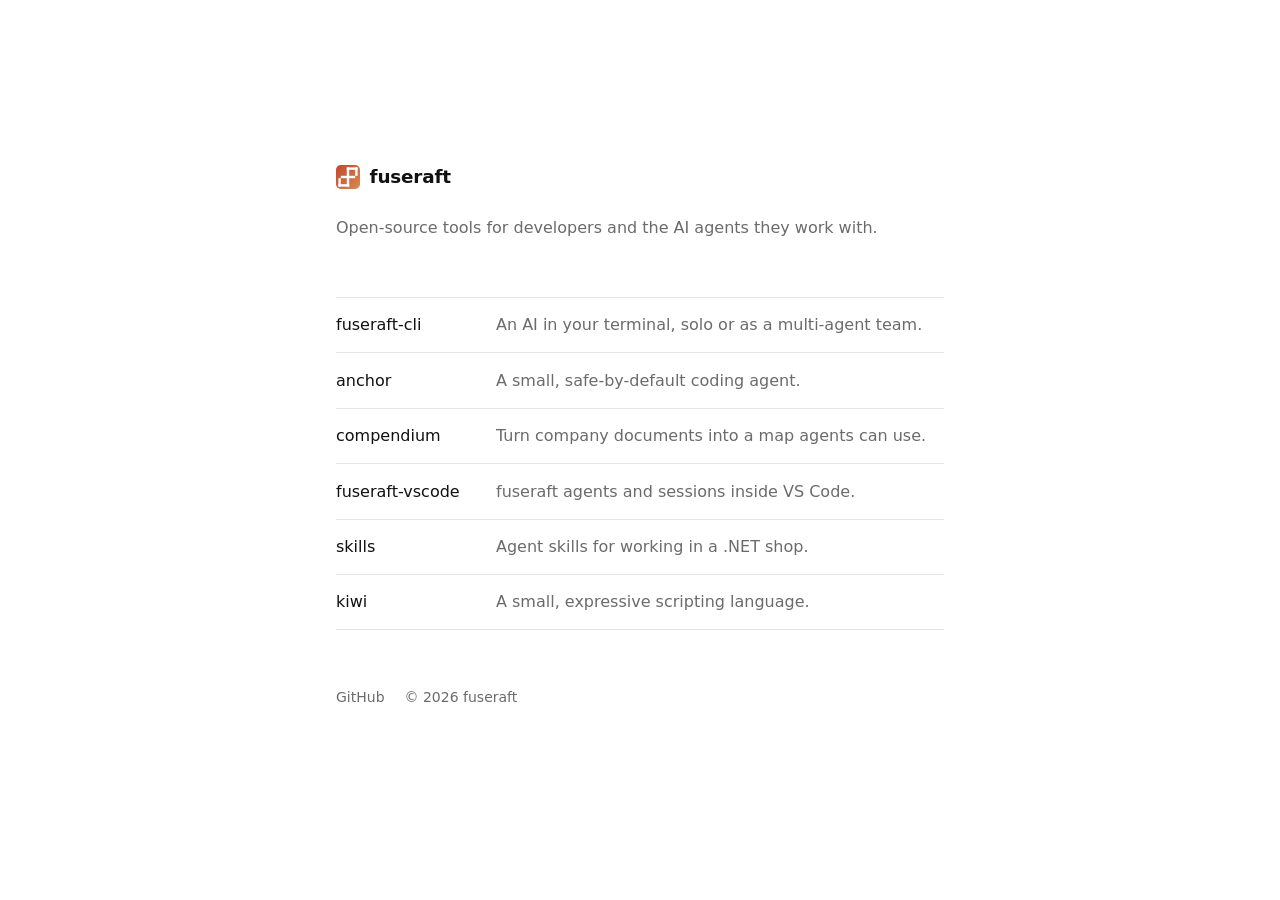
==== commit d5c63905: "Add skills to the project list" ====
--- a/index.html
+++ b/index.html
@@ -59,6 +59,7 @@
       <li><a href="/anchor/"><span class="name">anchor</span><span class="desc">A small, safe-by-default coding agent.</span></a></li>
       <li><a href="/compendium/"><span class="name">compendium</span><span class="desc">Turn company documents into a map agents can use.</span></a></li>
       <li><a href="https://github.com/fuseraft/fuseraft-vscode"><span class="name">fuseraft-vscode</span><span class="desc">fuseraft agents and sessions inside VS Code.</span></a></li>
+      <li><a href="https://github.com/fuseraft/skills"><span class="name">skills</span><span class="desc">Agent skills for working in a .NET shop.</span></a></li>
       <li><a href="/kiwi/"><span class="name">kiwi</span><span class="desc">A small, expressive scripting language.</span></a></li>
     </ul>
 
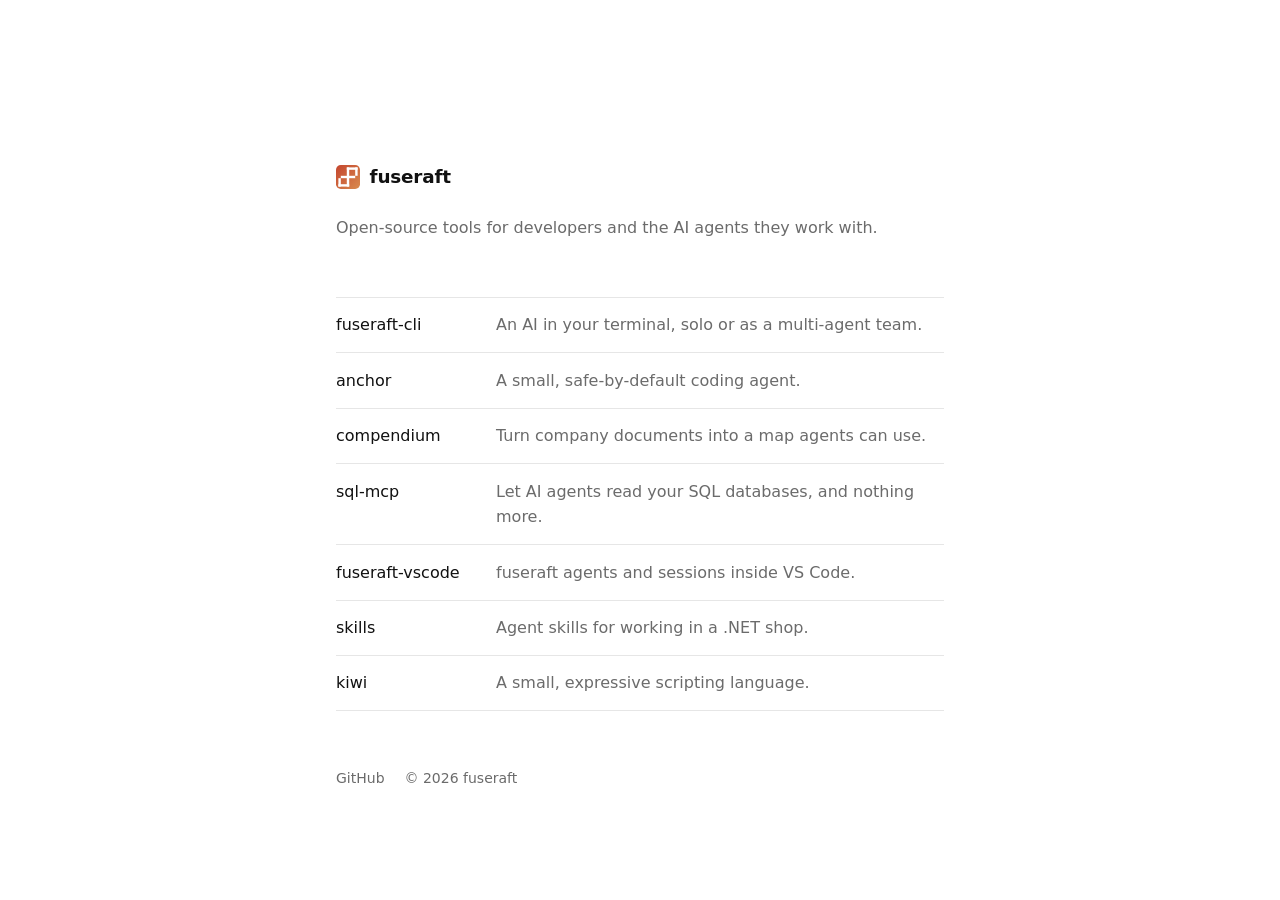
==== commit eb9cb78b: "Add sql-mcp to the project list" ====
--- a/index.html
+++ b/index.html
@@ -58,6 +58,7 @@
       <li><a href="/fuseraft-cli/"><span class="name">fuseraft-cli</span><span class="desc">An AI in your terminal, solo or as a multi-agent team.</span></a></li>
       <li><a href="/anchor/"><span class="name">anchor</span><span class="desc">A small, safe-by-default coding agent.</span></a></li>
       <li><a href="/compendium/"><span class="name">compendium</span><span class="desc">Turn company documents into a map agents can use.</span></a></li>
+      <li><a href="/sql-mcp/"><span class="name">sql-mcp</span><span class="desc">Let AI agents read your SQL databases, and nothing more.</span></a></li>
       <li><a href="https://github.com/fuseraft/fuseraft-vscode"><span class="name">fuseraft-vscode</span><span class="desc">fuseraft agents and sessions inside VS Code.</span></a></li>
       <li><a href="https://github.com/fuseraft/skills"><span class="name">skills</span><span class="desc">Agent skills for working in a .NET shop.</span></a></li>
       <li><a href="/kiwi/"><span class="name">kiwi</span><span class="desc">A small, expressive scripting language.</span></a></li>
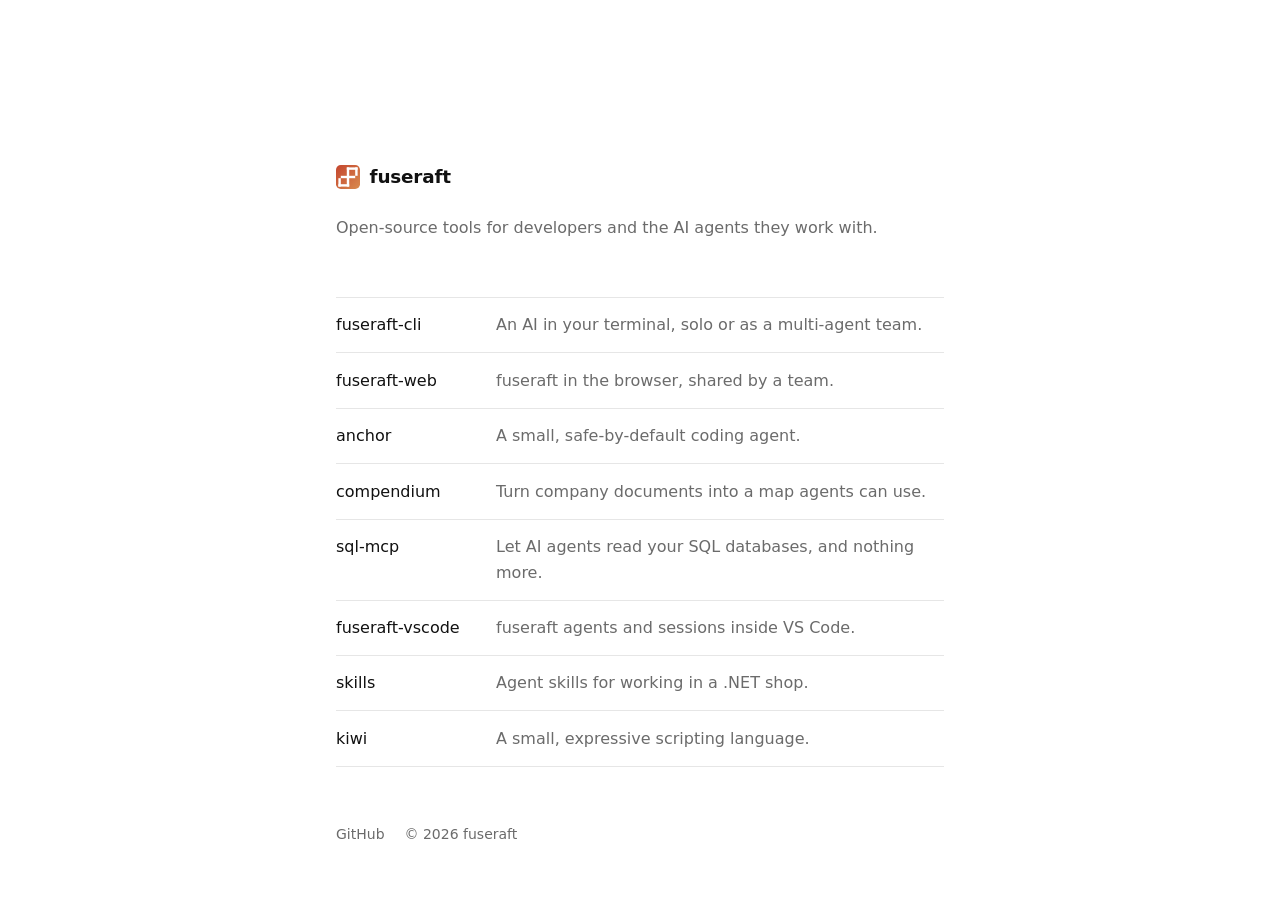
==== commit beeb3474: "Add fuseraft-web to the project list" ====
--- a/index.html
+++ b/index.html
@@ -56,6 +56,7 @@
 
     <ul>
       <li><a href="/fuseraft-cli/"><span class="name">fuseraft-cli</span><span class="desc">An AI in your terminal, solo or as a multi-agent team.</span></a></li>
+      <li><a href="https://github.com/fuseraft/fuseraft-web"><span class="name">fuseraft-web</span><span class="desc">fuseraft in the browser, shared by a team.</span></a></li>
       <li><a href="/anchor/"><span class="name">anchor</span><span class="desc">A small, safe-by-default coding agent.</span></a></li>
       <li><a href="/compendium/"><span class="name">compendium</span><span class="desc">Turn company documents into a map agents can use.</span></a></li>
       <li><a href="/sql-mcp/"><span class="name">sql-mcp</span><span class="desc">Let AI agents read your SQL databases, and nothing more.</span></a></li>
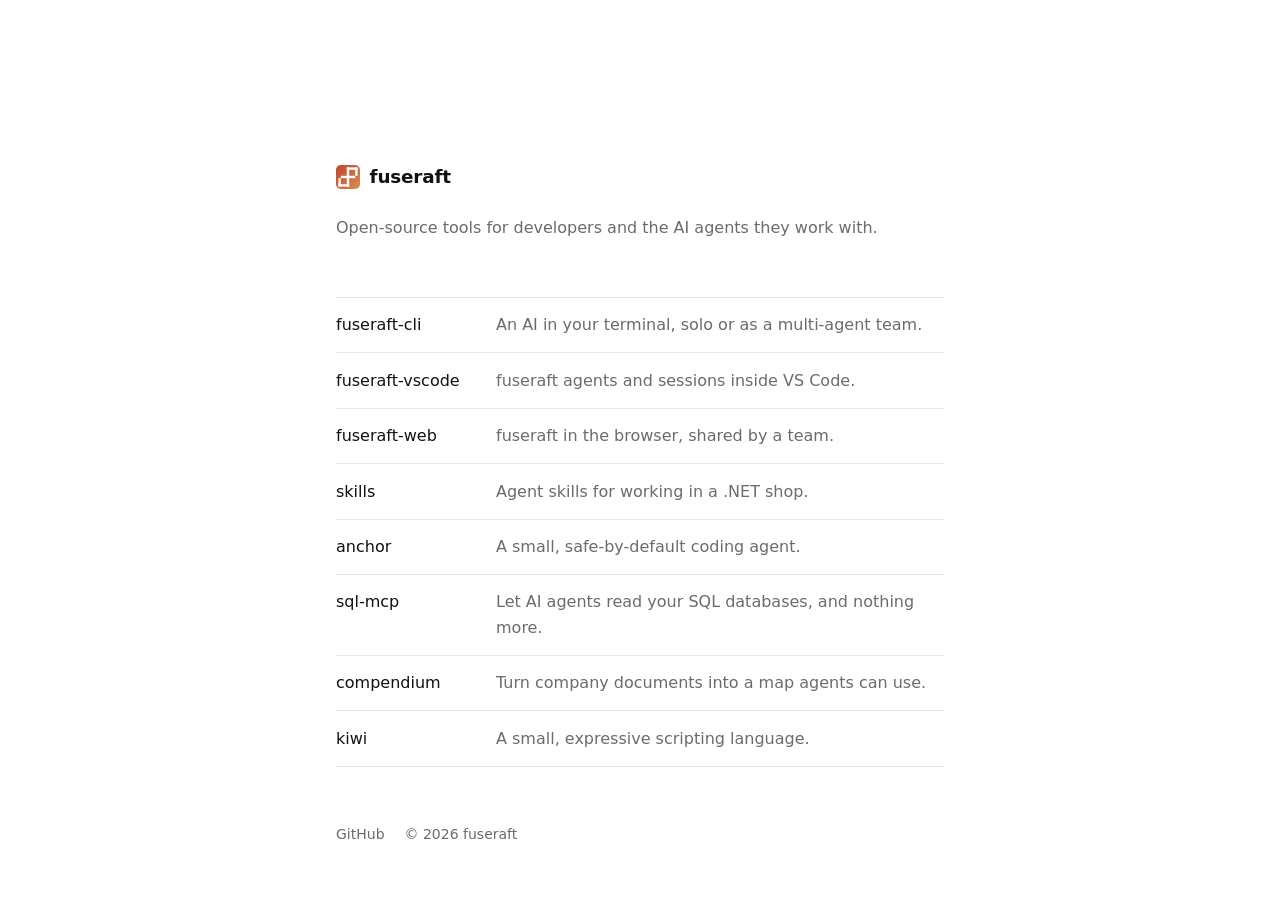
==== commit 091eb150: "Group the fuseraft projects at the top of the list" ====
--- a/index.html
+++ b/index.html
@@ -56,12 +56,12 @@
 
     <ul>
       <li><a href="/fuseraft-cli/"><span class="name">fuseraft-cli</span><span class="desc">An AI in your terminal, solo or as a multi-agent team.</span></a></li>
+      <li><a href="https://github.com/fuseraft/fuseraft-vscode"><span class="name">fuseraft-vscode</span><span class="desc">fuseraft agents and sessions inside VS Code.</span></a></li>
       <li><a href="https://github.com/fuseraft/fuseraft-web"><span class="name">fuseraft-web</span><span class="desc">fuseraft in the browser, shared by a team.</span></a></li>
+      <li><a href="https://github.com/fuseraft/skills"><span class="name">skills</span><span class="desc">Agent skills for working in a .NET shop.</span></a></li>
       <li><a href="/anchor/"><span class="name">anchor</span><span class="desc">A small, safe-by-default coding agent.</span></a></li>
+      <li><a href="/sql-mcp/"><span class="name">sql-mcp</span><span class="desc">Let AI agents read your SQL databases, and nothing more.</span></a></li>
       <li><a href="/compendium/"><span class="name">compendium</span><span class="desc">Turn company documents into a map agents can use.</span></a></li>
-      <li><a href="/sql-mcp/"><span class="name">sql-mcp</span><span class="desc">Let AI agents read your SQL databases, and nothing more.</span></a></li>
-      <li><a href="https://github.com/fuseraft/fuseraft-vscode"><span class="name">fuseraft-vscode</span><span class="desc">fuseraft agents and sessions inside VS Code.</span></a></li>
-      <li><a href="https://github.com/fuseraft/skills"><span class="name">skills</span><span class="desc">Agent skills for working in a .NET shop.</span></a></li>
       <li><a href="/kiwi/"><span class="name">kiwi</span><span class="desc">A small, expressive scripting language.</span></a></li>
     </ul>
 
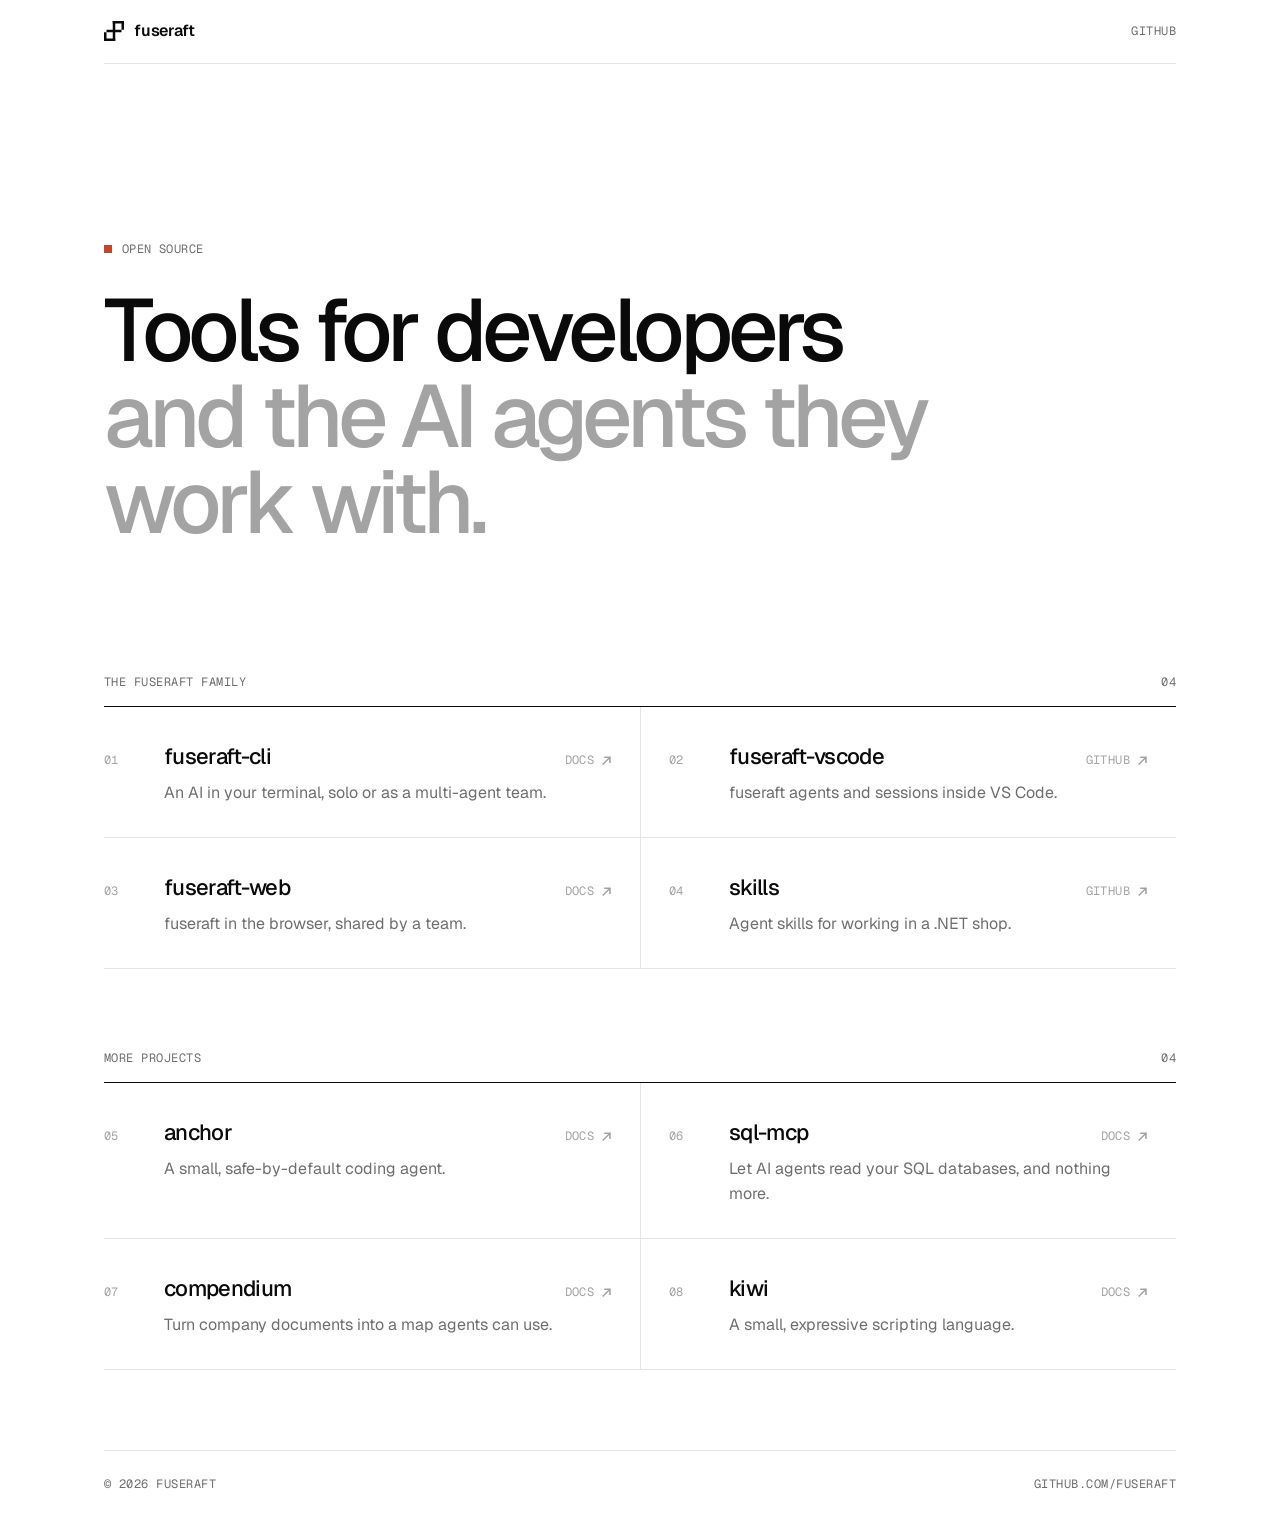
==== commit 65340bd9: "Revamp the site: sharper type, a hairline project grid, and a matching 404" ====
--- a/index.html
+++ b/index.html
@@ -5,17 +5,32 @@
   <meta name="viewport" content="width=device-width, initial-scale=1.0">
   <title>fuseraft</title>
   <meta name="description" content="fuseraft builds open-source tools for developers and the AI agents they work with.">
+  <meta name="theme-color" content="#ffffff" media="(prefers-color-scheme: light)">
+  <meta name="theme-color" content="#0a0a0a" media="(prefers-color-scheme: dark)">
   <link rel="icon" href="/favicon.svg" type="image/svg+xml">
+  <link rel="preconnect" href="https://fonts.googleapis.com">
+  <link rel="preconnect" href="https://fonts.gstatic.com" crossorigin>
+  <link rel="stylesheet" href="https://fonts.googleapis.com/css2?family=Geist:wght@400;500;600&family=Geist+Mono:wght@400;500&display=swap">
   <style>
     :root {
-      --bg: #fff;
-      --fg: #111;
-      --muted: #6b6b6b;
-      --rule: #e6e6e6;
+      --bg: #ffffff;
+      --fg: #0a0a0a;
+      --muted: #6e6e6e;
+      --faint: #a3a3a3;
+      --rule: #e5e5e5;
       --accent: #c4452e;
+      --sans: "Geist", ui-sans-serif, system-ui, -apple-system, "Segoe UI", sans-serif;
+      --mono: "Geist Mono", ui-monospace, "SF Mono", Menlo, Consolas, monospace;
     }
     @media (prefers-color-scheme: dark) {
-      :root { --bg: #0e0e0e; --fg: #ededed; --muted: #8f8f8f; --rule: #222; --accent: #e0714f; }
+      :root {
+        --bg: #0a0a0a;
+        --fg: #ededed;
+        --muted: #8f8f8f;
+        --faint: #5c5c5c;
+        --rule: #1f1f1f;
+        --accent: #e5764f;
+      }
     }
     * { box-sizing: border-box; }
     html { -webkit-text-size-adjust: 100%; }
@@ -23,52 +38,189 @@
       margin: 0;
       background: var(--bg);
       color: var(--fg);
-      font: 16px/1.6 ui-sans-serif, system-ui, -apple-system, "Segoe UI", Roboto, sans-serif;
-    }
-    main { max-width: 40rem; margin: 0 auto; padding: 18vh 1rem 4rem; }
+      font: 400 16px/1.55 var(--sans);
+      -webkit-font-smoothing: antialiased;
+      text-rendering: optimizeLegibility;
+    }
     a { color: inherit; text-decoration: none; }
-    header { display: flex; align-items: center; gap: .6rem; }
-    header img { width: 1.5rem; height: 1.5rem; border-radius: .3rem; }
-    h1 { margin: 0; font-size: 1.15rem; font-weight: 600; letter-spacing: -.01em; }
-    .lede { margin: 1.5rem 0 3.5rem; color: var(--muted); }
-    ul { list-style: none; margin: 0; padding: 0; border-top: 1px solid var(--rule); }
-    li { border-bottom: 1px solid var(--rule); }
-    li a { display: flex; gap: 1rem; padding: .9rem 0; }
-    li a:hover .name, li a:focus-visible .name { color: var(--accent); }
-    .name { flex: 0 0 9rem; font-weight: 500; transition: color .15s; }
-    .desc { color: var(--muted); }
-    footer { margin-top: 3.5rem; font-size: .875rem; color: var(--muted); display: flex; gap: 1.25rem; }
-    footer a:hover { color: var(--fg); }
-    @media (max-width: 30rem) {
-      li a { flex-direction: column; gap: 0; }
-      .name { flex-basis: auto; }
+    ::selection { background: var(--accent); color: #fff; }
+
+    .wrap { max-width: 72rem; margin: 0 auto; padding: 0 1rem; }
+    @media (min-width: 48rem) { .wrap { padding: 0 2.5rem; } }
+
+    .mono {
+      font-family: var(--mono);
+      font-size: .75rem;
+      letter-spacing: .04em;
+      text-transform: uppercase;
+    }
+
+    /* Top bar */
+    .bar {
+      display: flex;
+      align-items: center;
+      justify-content: space-between;
+      height: 4rem;
+      border-bottom: 1px solid var(--rule);
+    }
+    .brand { display: flex; align-items: center; gap: .65rem; font-weight: 600; letter-spacing: -.02em; }
+    .brand svg { width: 1.25rem; height: 1.25rem; display: block; }
+    .bar nav { display: flex; gap: 1.5rem; color: var(--muted); }
+    .bar nav a:hover, .bar nav a:focus-visible { color: var(--fg); }
+
+    /* Hero */
+    .hero { padding: 7rem 0 5.5rem; }
+    @media (min-width: 48rem) { .hero { padding: 11rem 0 8rem; } }
+    .hero .mono { color: var(--muted); display: flex; align-items: center; gap: .6rem; }
+    .hero .mono::before { content: ""; width: .5rem; height: .5rem; background: var(--accent); }
+    h1 {
+      margin: 1.75rem 0 0;
+      max-width: 15ch;
+      font-size: clamp(2.5rem, 7.2vw, 5.5rem);
+      line-height: .98;
+      font-weight: 500;
+      letter-spacing: -.055em;
+    }
+    h1 span { color: var(--faint); }
+
+    /* Project groups */
+    section { margin-bottom: 5rem; }
+    .label {
+      display: flex;
+      justify-content: space-between;
+      padding-bottom: .9rem;
+      color: var(--muted);
+    }
+    .grid {
+      display: grid;
+      grid-template-columns: 1fr;
+      border-top: 1px solid var(--fg);
+    }
+    @media (min-width: 48rem) { .grid { grid-template-columns: 1fr 1fr; } }
+
+    .card {
+      display: grid;
+      grid-template-columns: 2rem 1fr auto;
+      align-items: baseline;
+      align-content: start;
+      gap: 0 1rem;
+      padding: 1.6rem 0;
+      border-bottom: 1px solid var(--rule);
+    }
+    @media (min-width: 48rem) {
+      .card { grid-template-columns: 2.75rem 1fr auto; padding: 2rem 1.75rem 2rem 0; }
+      .card:nth-child(even) { padding-left: 1.75rem; border-left: 1px solid var(--rule); }
+    }
+    .card .n { color: var(--faint); }
+    .card h2 {
+      margin: 0;
+      font-size: 1.375rem;
+      font-weight: 500;
+      letter-spacing: -.03em;
+      transition: color .15s;
+    }
+    .card p { grid-column: 2 / 4; margin: .45rem 0 0; color: var(--muted); max-width: 36ch; }
+    .card .to { color: var(--faint); display: flex; align-items: center; gap: .4rem; transition: color .15s; }
+    .card .to svg { width: .7rem; height: .7rem; transition: transform .2s; }
+    .card:focus-visible { outline: 1px solid var(--accent); outline-offset: -1px; }
+    .card:hover h2, .card:focus-visible h2 { color: var(--accent); }
+    .card:hover .to, .card:focus-visible .to { color: var(--fg); }
+    .card:hover .to svg, .card:focus-visible .to svg { transform: translate(2px, -2px); }
+
+    /* Footer */
+    footer {
+      display: flex;
+      justify-content: space-between;
+      gap: 1rem;
+      padding: 1.5rem 0 2.5rem;
+      border-top: 1px solid var(--rule);
+      color: var(--muted);
+    }
+    footer a:hover, footer a:focus-visible { color: var(--fg); }
+
+    @media (prefers-reduced-motion: reduce) {
+      * { transition: none !important; }
     }
   </style>
 </head>
 <body>
-  <main>
-    <header>
-      <img src="/favicon.svg" alt="">
-      <h1>fuseraft</h1>
+  <svg width="0" height="0" style="position:absolute" aria-hidden="true">
+    <symbol id="arrow" viewBox="0 0 10 10"><path d="M2 8L8 2M3.5 2H8V6.5" fill="none" stroke="currentColor" stroke-width="1.4" stroke-linecap="square"/></symbol>
+  </svg>
+
+  <div class="wrap">
+    <header class="bar">
+      <a class="brand" href="/" aria-label="fuseraft home">
+        <svg viewBox="150 150 1200 1200" fill="currentColor" aria-hidden="true">
+          <rect x="675" y="150" width="150" height="1200"/>
+          <rect x="1200" y="150" width="150" height="525"/>
+          <rect x="150" y="825" width="150" height="525"/>
+          <rect x="675" y="150" width="675" height="150"/>
+          <rect x="150" y="1200" width="675" height="150"/>
+          <rect x="300" y="675" width="900" height="150"/>
+        </svg>
+        fuseraft
+      </a>
+      <nav class="mono">
+        <a href="https://github.com/fuseraft">GitHub</a>
+      </nav>
     </header>
 
-    <p class="lede">Open-source tools for developers and the AI agents they work with.</p>
-
-    <ul>
-      <li><a href="/fuseraft-cli/"><span class="name">fuseraft-cli</span><span class="desc">An AI in your terminal, solo or as a multi-agent team.</span></a></li>
-      <li><a href="https://github.com/fuseraft/fuseraft-vscode"><span class="name">fuseraft-vscode</span><span class="desc">fuseraft agents and sessions inside VS Code.</span></a></li>
-      <li><a href="https://github.com/fuseraft/fuseraft-web"><span class="name">fuseraft-web</span><span class="desc">fuseraft in the browser, shared by a team.</span></a></li>
-      <li><a href="https://github.com/fuseraft/skills"><span class="name">skills</span><span class="desc">Agent skills for working in a .NET shop.</span></a></li>
-      <li><a href="/anchor/"><span class="name">anchor</span><span class="desc">A small, safe-by-default coding agent.</span></a></li>
-      <li><a href="/sql-mcp/"><span class="name">sql-mcp</span><span class="desc">Let AI agents read your SQL databases, and nothing more.</span></a></li>
-      <li><a href="/compendium/"><span class="name">compendium</span><span class="desc">Turn company documents into a map agents can use.</span></a></li>
-      <li><a href="/kiwi/"><span class="name">kiwi</span><span class="desc">A small, expressive scripting language.</span></a></li>
-    </ul>
-
-    <footer>
-      <a href="https://github.com/fuseraft">GitHub</a>
+    <main>
+      <div class="hero">
+        <div class="mono">Open source</div>
+        <h1>Tools for developers <span>and the AI agents they work with.</span></h1>
+      </div>
+
+      <section aria-labelledby="family">
+        <div class="label mono"><span id="family">The fuseraft family</span><span>04</span></div>
+        <div class="grid">
+          <a class="card" href="/fuseraft-cli/">
+            <span class="n mono">01</span><h2>fuseraft-cli</h2><span class="to mono">Docs<svg><use href="#arrow"/></svg></span>
+            <p>An AI in your terminal, solo or as a multi-agent team.</p>
+          </a>
+          <a class="card" href="https://github.com/fuseraft/fuseraft-vscode">
+            <span class="n mono">02</span><h2>fuseraft-vscode</h2><span class="to mono">GitHub<svg><use href="#arrow"/></svg></span>
+            <p>fuseraft agents and sessions inside VS Code.</p>
+          </a>
+          <a class="card" href="/fuseraft-web/">
+            <span class="n mono">03</span><h2>fuseraft-web</h2><span class="to mono">Docs<svg><use href="#arrow"/></svg></span>
+            <p>fuseraft in the browser, shared by a team.</p>
+          </a>
+          <a class="card" href="https://github.com/fuseraft/skills">
+            <span class="n mono">04</span><h2>skills</h2><span class="to mono">GitHub<svg><use href="#arrow"/></svg></span>
+            <p>Agent skills for working in a .NET shop.</p>
+          </a>
+        </div>
+      </section>
+
+      <section aria-labelledby="more">
+        <div class="label mono"><span id="more">More projects</span><span>04</span></div>
+        <div class="grid">
+          <a class="card" href="/anchor/">
+            <span class="n mono">05</span><h2>anchor</h2><span class="to mono">Docs<svg><use href="#arrow"/></svg></span>
+            <p>A small, safe-by-default coding agent.</p>
+          </a>
+          <a class="card" href="/sql-mcp/">
+            <span class="n mono">06</span><h2>sql-mcp</h2><span class="to mono">Docs<svg><use href="#arrow"/></svg></span>
+            <p>Let AI agents read your SQL databases, and nothing more.</p>
+          </a>
+          <a class="card" href="/compendium/">
+            <span class="n mono">07</span><h2>compendium</h2><span class="to mono">Docs<svg><use href="#arrow"/></svg></span>
+            <p>Turn company documents into a map agents can use.</p>
+          </a>
+          <a class="card" href="/kiwi/">
+            <span class="n mono">08</span><h2>kiwi</h2><span class="to mono">Docs<svg><use href="#arrow"/></svg></span>
+            <p>A small, expressive scripting language.</p>
+          </a>
+        </div>
+      </section>
+    </main>
+
+    <footer class="mono">
       <span>&copy; 2026 fuseraft</span>
+      <a href="https://github.com/fuseraft">github.com/fuseraft</a>
     </footer>
-  </main>
+  </div>
 </body>
 </html>
